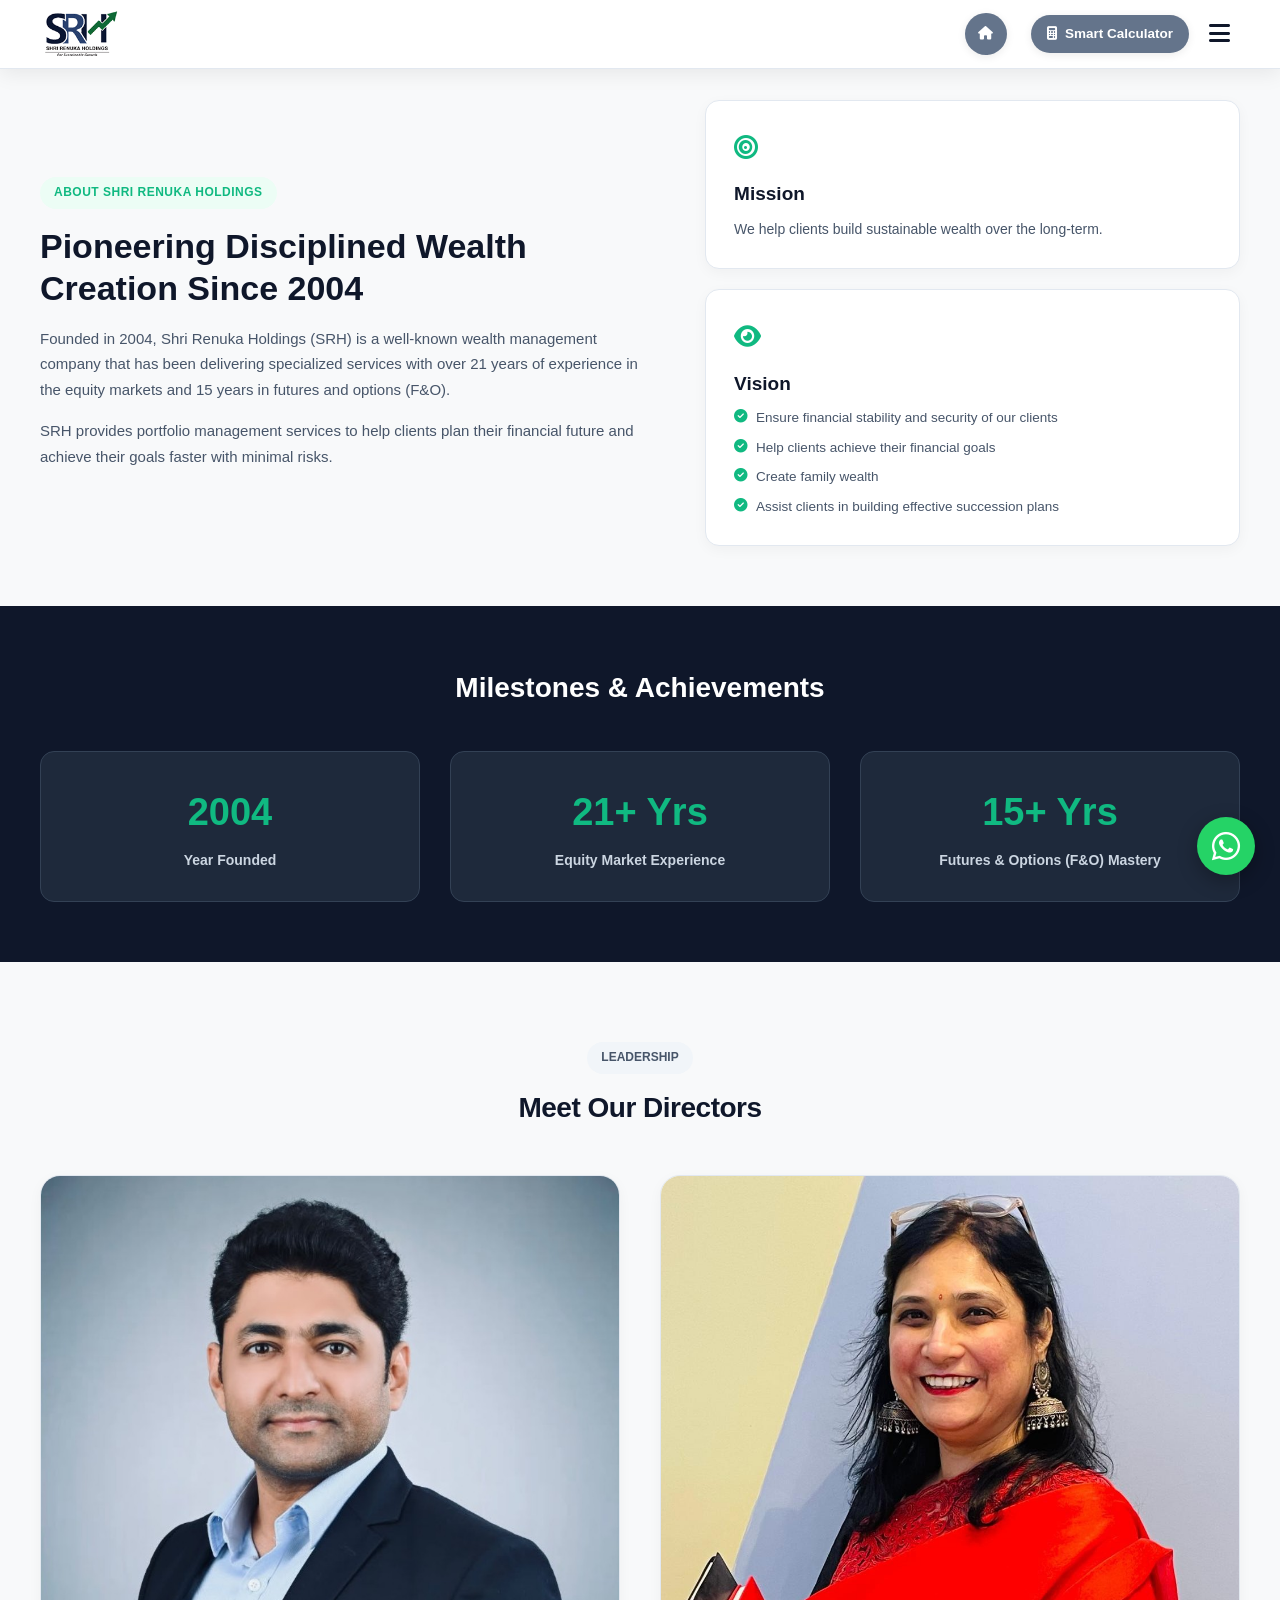
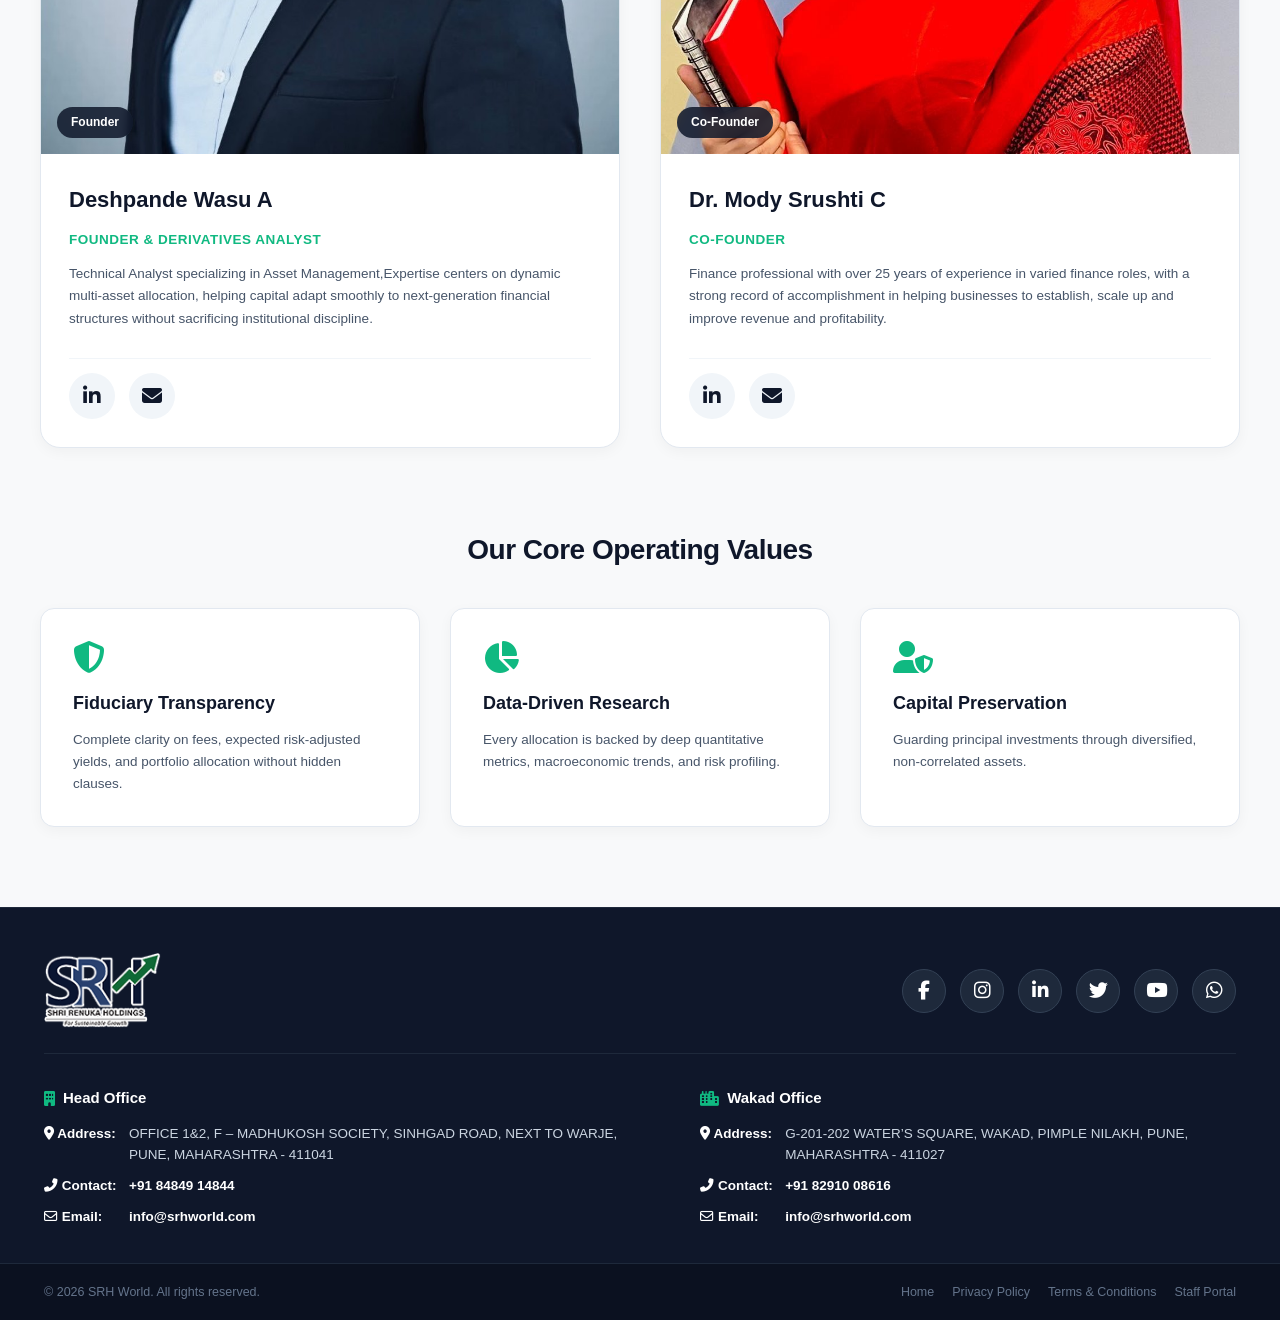
==== about.html @ cec5775c "New Industries added New Industries added" ====
<!DOCTYPE html>
<html lang="en">
<head>
    <meta charset="UTF-8">
    <meta name="viewport" content="width=device-width, initial-scale=1.0">
    <title>About Us | Shri Renuka Holdings (SRH World)</title>

    <link rel="icon" type="image/png" href="./fevicon.png?v=2">
    <link rel="shortcut icon" type="image/png" href="./fevicon.png?v=2">
    <link rel="apple-touch-icon" href="./fevicon.png?v=2">

    <link rel="stylesheet" href="https://cdnjs.cloudflare.com/ajax/libs/font-awesome/6.4.0/css/all.min.css">
    <link rel="stylesheet" href="about.css">
</head>
<body>

    <!-- Main Navigation Header -->
    <div class="header-sticky-wrapper header-visible">
        <header class="main-header">
            <div class="header-container">
                <div class="logo-area">
                    <a href="./index.html"><img src="Logo_SRH_World.png" alt="SRH World Logo" class="client-logo"></a>
                </div>
                <div class="header-right-actions">
                    <!-- Circular Home Button -->
                    <a href="./index.html" class="header-calc-pill" aria-label="Home" title="Back to Home Page" style="width: 42px; height: 42px; padding: 0; display: inline-flex; align-items: center; justify-content: center; border-radius: 50%; margin-right: 10px;">
                        <i class="fas fa-home" style="margin: 0;"></i>
                    </a>
                    <a href="./sip-calculator.html" class="header-calc-pill" aria-label="Smart Calculator" title="Smart Financial Calculator">
                        <i class="fas fa-calculator"></i><span class="calc-btn-text">Smart Calculator</span>
                    </a>
                    <button class="mobile-nav-toggle" id="menu-toggle-btn" aria-label="Toggle Menu"><i class="fas fa-bars"></i></button>
                </div>
                <nav class="nav-bar" id="header-navigation-menu">
                    <ul class="nav-list">
                        <li class="nav-item"><a href="./index.html" class="nav-link">Home</a></li>
                        <li class="nav-item"><a href="./about.html" class="nav-link active">About Us</a></li>
                        <li class="nav-item has-horizontal-dropdown">
                            <a href="./products.html" class="nav-link">Products <i class="fas fa-chevron-down mobile-arrow"></i></a>
                            <ul class="horizontal-dropdown">
                                <li><a href="./products.html#equity"><i class="fas fa-chart-line dropdown-icon"></i> Equity</a></li>
                                <li><a href="./products.html#mutual-funds"><i class="fas fa-pie-chart dropdown-icon"></i> Mutual Funds</a></li>
                                <li><a href="./products.html#aif"><i class="fas fa-layer-group dropdown-icon"></i> Alternative Investment Funds (AIFs)</a></li>
                                <li><a href="./products.html#bonds"><i class="fas fa-file-invoice-dollar dropdown-icon"></i> Bonds</a></li>
                                <li><a href="./products.html#ncd"><i class="fas fa-certificate dropdown-icon"></i> Non-Convertible Debentures (NCD)</a></li>
                                <li><a href="./products.html#unlisted"><i class="fas fa-building-columns dropdown-icon"></i> Unlisted Stocks</a></li>
                                <li><a href="./products.html#block-deals"><i class="fas fa-handshake dropdown-icon"></i> Block Deals</a></li>
                                <li><a href="./products.html#insurance"><i class="fas fa-shield-halved dropdown-icon"></i> Insurance</a></li>
                                <li><a href="./products.html#fixed-income"><i class="fas fa-vault dropdown-icon"></i> Fixed Income Securities</a></li>
                                <li><a href="./products.html#ofs"><i class="fas fa-tag dropdown-icon"></i> Offer for Sale (OFS)</a></li>
                                <li><a href="./products.html#nfo"><i class="fas fa-seedling dropdown-icon"></i> New Fund Offering (NFO)</a></li>
                                <li><a href="./products.html#ipo"><i class="fas fa-rocket dropdown-icon"></i> Initial Public Offering (IPO)</a></li>
                            </ul>
                        </li>
                        <li class="nav-item has-horizontal-dropdown">
                            <a href="./services.html" class="nav-link">Services <i class="fas fa-chevron-down mobile-arrow"></i></a>
                            <ul class="horizontal-dropdown">
                                <li><a href="./services.html#pms"><i class="fas fa-briefcase dropdown-icon"></i> Customised Portfolio Management</a></li>
                                <li><a href="./services.html#technical"><i class="fas fa-bolt dropdown-icon"></i> Technical Stock Analysis</a></li>
                                <li><a href="./services.html#fundamental"><i class="fas fa-magnifying-glass-chart dropdown-icon"></i> Fundamental Stock Analysis</a></li>
                                <li><a href="./services.html#derivative"><i class="fas fa-arrow-trend-up dropdown-icon"></i> Derivative Analysis</a></li>
                                <li><a href="./contact.html"><i class="fas fa-handshake dropdown-icon"></i> Block Deal</a></li>
                            </ul>
                        </li>
                        <li class="nav-item has-horizontal-dropdown">
                            <a href="./sme.html" class="nav-link">Other Business <i class="fas fa-chevron-down mobile-arrow"></i></a>
                            <ul class="horizontal-dropdown">
                                <li><a href="./sme.html#loans"><i class="fas fa-landmark dropdown-icon"></i> Loans & Credit Procurement</a></li>
                                <li><a href="./sme.html#msme"><i class="fas fa-industry dropdown-icon"></i> MSME & SME Loans</a></li>
                                <li><a href="./sme.html#reengineering"><i class="fas fa-gears dropdown-icon"></i> Business & Financial Engineering</a></li>
                                <li><a href="./sme.html#real-estate"><i class="fas fa-city dropdown-icon"></i> Real Estate Advisory</a></li>
                                <li><a href="./exim.html"><i class="fas fa-ship dropdown-icon"></i> EXIM</a></li>
                                <!-- New Industries Link -->
<li><a href="./industries.html"><i class="fas fa-city dropdown-icon"></i> Industries</a></li>
                            </ul>
                        </li>
                        <li class="nav-item has-horizontal-dropdown">
                            <a href="#" class="nav-link">Knowledge Centre <i class="fas fa-chevron-down mobile-arrow"></i></a>
                            <ul class="horizontal-dropdown">
                                <li><a href="./blogs.html"><i class="fas fa-book-open dropdown-icon"></i> Blogs</a></li>
                                <li><a href="./media.html"><i class="fas fa-photo-film dropdown-icon"></i> Media</a></li>
                                <li><a href="./manage.html"><i class="fas fa-tasks dropdown-icon"></i> Manage</a></li>
                            </ul>
                        </li>
                        <li class="nav-item"><a href="./contact.html" class="nav-link">Contact Us</a></li>
                    </ul>
                </nav>
            </div>
        </header>
    </div>

    <!-- Company Overview, Mission & Vision -->
    <section class="about-overview-section">
        <div class="about-overview-container">
            <div class="about-text-block">
                <span class="about-tagline">About Shri Renuka Holdings</span>
                <h2>Pioneering Disciplined Wealth Creation Since 2004</h2>
                <p>Founded in 2004, Shri Renuka Holdings (SRH) is a well-known wealth management company that has been delivering specialized services with over 21 years of experience in the equity markets and 15 years in futures and options (F&O).</p>
                <p>SRH provides portfolio management services to help clients plan their financial future and achieve their goals faster with minimal risks.</p>
            </div>
            <div class="about-mission-cards">
                <div class="mission-card">
                    <div class="mission-icon"><i class="fas fa-bullseye"></i></div>
                    <h3>Mission</h3>
                    <p>We help clients build sustainable wealth over the long-term.</p>
                </div>
                <div class="mission-card">
                    <div class="mission-icon"><i class="fas fa-eye"></i></div>
                    <h3>Vision</h3>
                    <ul style="list-style: none; display: flex; flex-direction: column; gap: 8px; margin-top: 8px;">
                        <li style="font-size: 13.5px; color: var(--text-muted); display: flex; align-items: flex-start; gap: 8px;"><i class="fas fa-check-circle" style="color: var(--accent-green); margin-top: 3px;"></i> <span>Ensure financial stability and security of our clients</span></li>
                        <li style="font-size: 13.5px; color: var(--text-muted); display: flex; align-items: flex-start; gap: 8px;"><i class="fas fa-check-circle" style="color: var(--accent-green); margin-top: 3px;"></i> <span>Help clients achieve their financial goals</span></li>
                        <li style="font-size: 13.5px; color: var(--text-muted); display: flex; align-items: flex-start; gap: 8px;"><i class="fas fa-check-circle" style="color: var(--accent-green); margin-top: 3px;"></i> <span>Create family wealth</span></li>
                        <li style="font-size: 13.5px; color: var(--text-muted); display: flex; align-items: flex-start; gap: 8px;"><i class="fas fa-check-circle" style="color: var(--accent-green); margin-top: 3px;"></i> <span>Assist clients in building effective succession plans</span></li>
                    </ul>
                </div>
            </div>
        </div>
    </section>

    <!-- Milestones -->
    <section class="about-stats-section">
        <div class="about-stats-container">
            <h2 class="stats-heading">Milestones & Achievements</h2>
            <div class="about-stats-grid stats-grid-three">
                <div class="about-stat-item">
                    <div class="stat-number-lg">2004</div>
                    <div class="stat-label-lg">Year Founded</div>
                </div>
                <div class="about-stat-item">
                    <div class="stat-number-lg">21+ Yrs</div>
                    <div class="stat-label-lg">Equity Market Experience</div>
                </div>
                <div class="about-stat-item">
                    <div class="stat-number-lg">15+ Yrs</div>
                    <div class="stat-label-lg">Futures & Options (F&O) Mastery</div>
                </div>
            </div>
        </div>
    </section>

    <!-- Leadership & Directors Section -->
    <section class="leadership-section">
        <div class="leadership-header">
            <span class="hero-category-label">Leadership</span>
            <h2 class="section-heading-title">Meet Our Directors</h2>
        </div>

        <div class="founders-grid">
            <!-- Director 1: Deshpande Wasu A -->
            <div class="founder-profile-card">
                <div class="founder-image-wrapper">
                    <img src="wasu.jpeg" alt="Deshpande Wasu A" class="founder-photo">
                    <span class="founder-badge">Founder</span>
                </div>
                <div class="founder-info-body">
                    <h3 class="founder-name">Deshpande Wasu A</h3>
                    <div class="founder-role">Founder &amp; Derivatives Analyst</div>
                    <p class="founder-bio">
                        Technical Analyst specializing in Asset Management,Expertise centers on dynamic multi-asset allocation, helping capital adapt smoothly to next-generation financial structures without sacrificing institutional discipline.
                    </p>
                    <div class="founder-social-links">
                        <a href="https://www.linkedin.com/in/deshpande-wasu-a-b9233689?utm_source=share_via&utm_content=profile&utm_medium=member_ios" target="_blank" rel="noopener noreferrer" aria-label="LinkedIn Profile" title="LinkedIn Profile">
                            <i class="fab fa-linkedin-in"></i>
                        </a>
                        <a href="mailto:deshpande@srhworld.com" aria-label="Send Email" title="Send Email">
                            <i class="fas fa-envelope"></i>
                        </a>
                    </div>
                </div>
            </div>

            <!-- Director 2: Mody Srushti C -->
            <div class="founder-profile-card">
                <div class="founder-image-wrapper">
                    <img src="shrushti_modi.jpeg" alt="Mody Srushti C" class="founder-photo">
                    <span class="founder-badge">Co-Founder</span>
                </div>
                <div class="founder-info-body">
                    <h3 class="founder-name">Dr. Mody Srushti C</h3>
                    <div class="founder-role">Co-Founder</div>
                    <p class="founder-bio">
                        Finance professional with over 25 years of experience in varied finance roles, with a strong record of accomplishment in helping businesses to establish, scale up and improve revenue and profitability.
                    </p>
                    <div class="founder-social-links">
                        <a href="https://www.linkedin.com/in/dr-srushti-mody-446b9a8?utm_source=share_via&utm_content=profile&utm_medium=member_ios" target="_blank" rel="noopener noreferrer" aria-label="LinkedIn Profile" title="LinkedIn Profile">
                            <i class="fab fa-linkedin-in"></i>
                        </a>
                        <a href="mailto:mody@shrworld.com" aria-label="Send Email" title="Send Email">
                            <i class="fas fa-envelope"></i>
                        </a>
                    </div>
                </div>
            </div>
        </div>
    </section>

    <!-- Core Operating Values -->
    <section class="core-values-section">
        <div class="core-values-container">
            <h2 class="section-heading-title" style="text-align: center; margin-bottom: 35px;">Our Core Operating Values</h2>
            <div class="values-grid">
                <div class="value-box">
                    <i class="fas fa-shield-halved value-icon"></i>
                    <h4>Fiduciary Transparency</h4>
                    <p>Complete clarity on fees, expected risk-adjusted yields, and portfolio allocation without hidden clauses.</p>
                </div>
                <div class="value-box">
                    <i class="fas fa-chart-pie value-icon"></i>
                    <h4>Data-Driven Research</h4>
                    <p>Every allocation is backed by deep quantitative metrics, macroeconomic trends, and risk profiling.</p>
                </div>
                <div class="value-box">
                    <i class="fas fa-user-shield value-icon"></i>
                    <h4>Capital Preservation</h4>
                    <p>Guarding principal investments through diversified, non-correlated assets.</p>
                </div>
            </div>
        </div>
    </section>

    <!-- Standardized Site Footer -->
    <footer class="site-footer-compact" id="site-footer">
        <div class="footer-custom-container">
            <div class="footer-top-row">
                <div class="footer-brand-wrap">
                    <img src="footer_logo.png" alt="SRH World" class="footer-main-logo" onerror="this.src='Logo_SRH_World.png'">
                </div>
                <div class="footer-social-icons">
                    <a href="https://www.facebook.com/checkpoint/1501092823525282/?next=https%3A%2F%2Fwww.facebook.com%2Fprofile.php%3Fid%3D100094474942979" target="_blank" rel="noopener noreferrer" aria-label="Facebook" class="social-icon social-fb"><i class="fab fa-facebook-f"></i></a>
                    <a href="https://www.instagram.com/srh.world" target="_blank" rel="noopener noreferrer" aria-label="Instagram" class="social-icon social-insta"><i class="fab fa-instagram"></i></a>
                    <a href="https://www.linkedin.com/company/srh-world/" target="_blank" rel="noopener noreferrer" aria-label="LinkedIn" class="social-icon social-li"><i class="fab fa-linkedin-in"></i></a>
                    <a href="https://twitter.com/srhworldpune" target="_blank" rel="noopener noreferrer" aria-label="Twitter" class="social-icon social-twitter"><i class="fab fa-twitter"></i></a>
                    <a href="https://youtube.com" target="_blank" rel="noopener noreferrer" aria-label="YouTube" class="social-icon social-yt"><i class="fab fa-youtube"></i></a>
                    <a href="https://wa.me/918484914844" target="_blank" rel="noopener noreferrer" aria-label="WhatsApp" class="social-icon social-wa"><i class="fab fa-whatsapp"></i></a>
                </div>
            </div>

            <div class="footer-offices-grid">
                <div class="footer-office-col">
                    <h4 class="footer-office-heading"><i class="fas fa-building"></i> Head Office</h4>
                    <div class="footer-info-item">
                        <span class="footer-label"><i class="fas fa-location-dot"></i> <strong>Address:</strong></span>
                        <p>OFFICE 1&2, F – MADHUKOSH SOCIETY, SINHGAD ROAD, NEXT TO WARJE, PUNE, MAHARASHTRA - 411041</p>
                    </div>
                    <div class="footer-info-item">
                        <span class="footer-label"><i class="fas fa-phone-alt"></i> <strong>Contact:</strong></span>
                        <p><a href="tel:8484914844">+91 84849 14844</a></p>
                    </div>
                    <div class="footer-info-item">
                        <span class="footer-label"><i class="far fa-envelope"></i> <strong>Email:</strong></span>
                        <p><a href="mailto:info@srhworld.com">info@srhworld.com</a></p>
                    </div>
                </div>

                <div class="footer-office-col">
                    <h4 class="footer-office-heading"><i class="fas fa-city"></i> Wakad Office</h4>
                    <div class="footer-info-item">
                        <span class="footer-label"><i class="fas fa-location-dot"></i> <strong>Address:</strong></span>
                        <p>G-201-202 WATER’S SQUARE, WAKAD, PIMPLE NILAKH, PUNE, MAHARASHTRA - 411027</p>
                    </div>
                    <div class="footer-info-item">
                        <span class="footer-label"><i class="fas fa-phone-alt"></i> <strong>Contact:</strong></span>
                        <p><a href="tel:8291008616">+91 82910 08616</a></p>
                    </div>
                    <div class="footer-info-item">
                        <span class="footer-label"><i class="far fa-envelope"></i> <strong>Email:</strong></span>
                        <p><a href="mailto:info@srhworld.com">info@srhworld.com</a></p>
                    </div>
                </div>
            </div>
        </div>

        <div class="footer-bottom-bar">
            <div class="footer-bottom-container">
                <p class="copyright-text">© 2026 SRH World. All rights reserved.</p>
                <div class="footer-legal-links">
                    <a href="./index.html">Home</a>
                    <a href="#">Privacy Policy</a>
                    <a href="#">Terms & Conditions</a>
                    <a href="./manage.html">Staff Portal</a>
                </div>
            </div>
        </div>
    </footer>

    <!-- Floating WhatsApp Button -->
    <a href="https://wa.me/918484914844" class="whatsapp-float" id="whatsapp-btn" target="_blank" rel="noopener noreferrer" aria-label="Chat on WhatsApp">
        <i class="fab fa-whatsapp"></i>
    </a>

    <script>
        const footerElement = document.getElementById('site-footer');
        const floatingWhatsApp = document.getElementById('whatsapp-btn');
        function checkFooterVisibility() {
            if (!footerElement || !floatingWhatsApp) return;
            if (footerElement.getBoundingClientRect().top <= (window.innerHeight - 30)) {
                floatingWhatsApp.classList.add('hide-floating-btn');
            } else {
                floatingWhatsApp.classList.remove('hide-floating-btn');
            }
        }
        window.addEventListener('scroll', checkFooterVisibility, { passive: true });
        window.addEventListener('resize', checkFooterVisibility, { passive: true });
        window.addEventListener('DOMContentLoaded', checkFooterVisibility);

        const menuToggleBtn = document.getElementById('menu-toggle-btn');
        const headerNavigationMenu = document.getElementById('header-navigation-menu');
        if (menuToggleBtn && headerNavigationMenu) {
            menuToggleBtn.addEventListener('click', (e) => {
                e.stopPropagation();
                headerNavigationMenu.classList.toggle('mobile-open');
                menuToggleBtn.querySelector('i').className = headerNavigationMenu.classList.contains('mobile-open') ? 'fas fa-times' : 'fas fa-bars';
            });
            document.querySelectorAll('.has-horizontal-dropdown > a').forEach(anchor => {
                anchor.addEventListener('click', (e) => {
                    e.preventDefault();
                    e.stopPropagation();
                    const currentDropdown = anchor.nextElementSibling;
                    const arrow = anchor.querySelector('.mobile-arrow');
                    if (currentDropdown) {
                        const isAlreadyOpen = currentDropdown.classList.contains('submenu-visible');
                        document.querySelectorAll('.horizontal-dropdown').forEach(dd => dd.classList.remove('submenu-visible'));
                        document.querySelectorAll('.mobile-arrow').forEach(arr => arr.classList.remove('rotate-arrow'));
                        if (!isAlreadyOpen) {
                            currentDropdown.classList.add('submenu-visible');
                            if (arrow) arrow.classList.add('rotate-arrow');
                        }
                    }
                });
            });
            document.querySelectorAll('#header-navigation-menu a:not(.has-horizontal-dropdown > a)').forEach(link => {
                link.addEventListener('click', () => {
                    headerNavigationMenu.classList.remove('mobile-open');
                    menuToggleBtn.querySelector('i').className = 'fas fa-bars';
                });
            });
            document.addEventListener('click', (e) => {
                if (!headerNavigationMenu.contains(e.target) && !menuToggleBtn.contains(e.target)) {
                    headerNavigationMenu.classList.remove('mobile-open');
                    menuToggleBtn.querySelector('i').className = 'fas fa-bars';
                }
            });
        }
    </script>
</body>
</html>
---- about.css ----
/* ==========================================================================
   SRH WORLD — ABOUT US STYLESHEET (about.css)
   ========================================================================== */

/* --- 1. CSS VARIABLES & RESET --- */
:root {
    --primary-dark: #0f172a;
    --primary-navy: #1e293b;
    --accent-green: #10b981;
    --accent-green-hover: #059669;
    --accent-blue: #2563eb;
    --accent-blue-hover: #1d4ed8;
    --bg-light: #f8f9fa;
    --card-bg: #ffffff;
    --text-main: #0f172a;
    --text-muted: #475569;
    --text-sub: #64748b;
    --border-color: #e2e8f0;
    --border-subtle: #cbd5e1;
    --shadow-sm: 0 4px 14px rgba(0, 0, 0, 0.04);
    --shadow-md: 0 10px 25px rgba(0, 0, 0, 0.06);
    --radius-sm: 8px;
    --radius-md: 14px;
    --radius-lg: 20px;
}

*, *::before, *::after { 
    margin: 0; 
    padding: 0; 
    box-sizing: border-box; 
}

html { 
    scroll-behavior: smooth; 
}

body { 
    font-family: 'Segoe UI', -apple-system, BlinkMacSystemFont, Roboto, sans-serif; 
    background-color: var(--bg-light); 
    color: var(--text-main); 
    line-height: 1.6; 
    overflow-x: hidden; 
    -webkit-font-smoothing: antialiased; 
}

img, video { 
    max-width: 100%; 
    height: auto; 
    display: block; 
}

a { 
    color: inherit; 
    text-decoration: none; 
}

/* --- 2. GLOBAL HEADER & NAVIGATION --- */
.header-sticky-wrapper { 
    position: fixed; 
    top: 0; 
    left: 0; 
    width: 100%; 
    z-index: 2000; 
    transform: translateY(-100%); 
    transition: transform 0.4s cubic-bezier(0.16, 1, 0.3, 1), box-shadow 0.3s ease; 
    box-shadow: 0 4px 20px rgba(0, 0, 0, 0.08); 
}

.header-sticky-wrapper.header-visible { 
    transform: translateY(0); 
}

.main-header { 
    background-color: #ffffff; 
    border-bottom: 1px solid var(--border-color); 
    width: 100%; 
}

.header-container { 
    max-width: 1240px; 
    margin: 0 auto; 
    padding: 10px 24px; 
    display: flex; 
    justify-content: space-between; 
    align-items: center; 
    position: relative; 
}

.logo-area .client-logo { 
    height: 48px; 
    width: auto; 
    object-fit: contain; 
    display: block; 
}

.header-right-actions { 
    display: flex; 
    align-items: center; 
    gap: 14px; 
    z-index: 1050; 
}

.header-calc-pill { 
    background-color: #64748b; 
    color: #ffffff !important; 
    padding: 8px 16px; 
    border-radius: 25px; 
    font-size: 13.5px; 
    font-weight: 700; 
    display: inline-flex; 
    align-items: center; 
    gap: 8px; 
    box-shadow: 0 2px 8px rgba(0, 0, 0, 0.08); 
    transition: background-color 0.25s ease, transform 0.25s ease, box-shadow 0.25s ease; 
}

.header-calc-pill:hover { 
    background-color: var(--accent-green) !important; 
    transform: translateY(-2px) scale(1.06); 
    box-shadow: 0 6px 16px rgba(16, 185, 129, 0.4); 
}

.mobile-nav-toggle { 
    display: block; 
    background: none; 
    border: none; 
    color: var(--primary-dark); 
    font-size: 24px; 
    cursor: pointer; 
    padding: 6px; 
}

.nav-bar { 
    position: absolute; 
    top: 100%; 
    left: 0; 
    width: 100%; 
    background-color: #ffffff; 
    border-top: 1px solid var(--border-color); 
    box-shadow: 0 18px 35px rgba(0, 0, 0, 0.09); 
    max-height: 0; 
    overflow: hidden; 
    transition: max-height 0.35s ease; 
}

.nav-bar.mobile-open { 
    max-height: 85vh; 
    overflow-y: auto; 
}

.nav-list { 
    list-style: none; 
    display: flex; 
    flex-direction: column; 
    padding: 8px 0; 
}

.nav-item { 
    border-bottom: 1px solid #f1f5f9; 
}

.nav-item:last-child { 
    border-bottom: none; 
}

.nav-link { 
    color: var(--primary-dark); 
    font-weight: 700; 
    font-size: 15px; 
    display: flex; 
    align-items: center; 
    justify-content: space-between; 
    padding: 14px 28px; 
    transition: 0.2s ease; 
}

.nav-link:hover, .nav-link.active { 
    background-color: #f8fafc; 
    color: var(--accent-green); 
}

.mobile-arrow { 
    margin-left: 8px; 
    font-size: 12px; 
    transition: transform 0.25s ease; 
}

.rotate-arrow { 
    transform: rotate(180deg); 
}

.horizontal-dropdown { 
    list-style: none; 
    background-color: #f8fafc; 
    max-height: 0; 
    overflow: hidden; 
    display: flex; 
    flex-direction: column; 
    transition: max-height 0.3s ease-out; 
}

.horizontal-dropdown.submenu-visible { 
    max-height: 800px; 
    border-top: 1px solid var(--border-color); 
}

.horizontal-dropdown li a { 
    display: flex; 
    align-items: center; 
    gap: 12px; 
    padding: 12px 40px; 
    color: var(--text-muted); 
    font-size: 13.5px; 
    font-weight: 600; 
    transition: 0.2s ease; 
}

.horizontal-dropdown li a:hover { 
    background-color: #edf2f7; 
    color: var(--primary-dark); 
}

.dropdown-icon { 
    font-size: 15px; 
    color: var(--accent-green); 
    width: 18px; 
    text-align: center; 
}

/* --- 3. ABOUT US PAGE LAYOUTS --- */
.about-overview-section { 
    max-width: 1240px; 
    margin: 100px auto 60px auto; 
    padding: 0 20px; 
}

.about-overview-container { 
    display: grid; 
    grid-template-columns: 1.15fr 1fr; 
    gap: 50px; 
    align-items: center; 
}

.about-text-block { 
    display: flex; 
    flex-direction: column; 
    gap: 16px; 
}

.about-tagline { 
    display: inline-flex; 
    align-items: center; 
    background-color: #ecfdf5; 
    color: var(--accent-green); 
    font-size: 12px; 
    font-weight: 800; 
    padding: 6px 14px; 
    border-radius: 20px; 
    width: fit-content; 
    text-transform: uppercase; 
    letter-spacing: 0.5px; 
}

.about-text-block h2 { 
    font-size: 34px; 
    font-weight: 800; 
    color: var(--primary-dark); 
    line-height: 1.25; 
}

.about-text-block p { 
    font-size: 15px; 
    color: var(--text-muted); 
    line-height: 1.7; 
}

.about-mission-cards { 
    display: flex; 
    flex-direction: column; 
    gap: 20px; 
}

.mission-card { 
    background-color: var(--card-bg); 
    border: 1px solid var(--border-color); 
    border-radius: var(--radius-md); 
    padding: 28px; 
    box-shadow: var(--shadow-sm); 
}

.mission-icon { 
    font-size: 24px; 
    color: var(--accent-green); 
    margin-bottom: 12px; 
}

.mission-card h3 { 
    font-size: 19px; 
    font-weight: 800; 
    color: var(--primary-dark); 
    margin-bottom: 8px; 
}

.mission-card p { 
    font-size: 14px; 
    color: var(--text-muted); 
    line-height: 1.6; 
}

/* Milestones & Statistics */
.about-stats-section { 
    background-color: var(--primary-dark); 
    color: #ffffff; 
    padding: 60px 0; 
    margin: 60px 0; 
}

.about-stats-container { 
    max-width: 1240px; 
    margin: 0 auto; 
    padding: 0 20px; 
}

.stats-heading { 
    text-align: center; 
    font-size: 28px; 
    font-weight: 800; 
    margin-bottom: 40px; 
    color: #ffffff; 
}

.about-stats-grid { 
    display: grid; 
    gap: 30px; 
    grid-template-columns: repeat(3, 1fr); 
}

.about-stat-item { 
    background-color: #1e293b; 
    border: 1px solid #334155; 
    border-radius: var(--radius-md); 
    padding: 30px; 
    text-align: center; 
}

.stat-number-lg { 
    font-size: 38px; 
    font-weight: 800; 
    color: var(--accent-green); 
    margin-bottom: 6px; 
}

.stat-label-lg { 
    font-size: 14px; 
    color: #cbd5e1; 
    font-weight: 600; 
}

/* ==========================================================
   LEADERSHIP SECTION (SQUARE PORTRAITS & BALANCED CARD)
   ========================================================== */
.leadership-section { 
    max-width: 1240px; 
    margin: 80px auto; 
    padding: 0 20px; 
}

.leadership-header { 
    text-align: center; 
    max-width: 700px; 
    margin: 0 auto 45px auto; 
}

.hero-category-label { 
    display: inline-flex; 
    align-items: center; 
    background-color: #f1f5f9; 
    color: var(--text-muted); 
    font-size: 12px; 
    font-weight: 800; 
    padding: 6px 14px; 
    border-radius: 20px; 
    margin-bottom: 12px; 
    text-transform: uppercase; 
}

.section-heading-title { 
    font-size: 28px; 
    color: var(--primary-dark); 
    font-weight: 800; 
    margin-bottom: 14px; 
    letter-spacing: -0.5px; 
}

.founders-grid { 
    display: grid !important; 
    grid-template-columns: repeat(2, 1fr) !important; 
    gap: 40px !important; 
    align-items: stretch !important;
}

/* Card container: full-bleed image top, flex column body */
.founder-profile-card { 
    background-color: #ffffff !important; 
    border: 1px solid var(--border-color) !important; 
    border-radius: 20px !important; 
    overflow: hidden !important; 
    box-shadow: 0 4px 14px rgba(0, 0, 0, 0.04) !important; 
    display: flex !important; 
    flex-direction: column !important; 
    padding: 0 !important;
    margin: 0 !important;
    transition: transform 0.25s ease, box-shadow 0.25s ease;
}

.founder-profile-card:hover {
    transform: translateY(-4px);
    box-shadow: var(--shadow-md) !important;
}

/* Force container to lock 1:1 square */
.founder-image-wrapper { 
    position: relative !important; 
    width: 100% !important; 
    height: auto !important; 
    aspect-ratio: 1 / 1 !important; 
    background-color: #f1f5f9 !important; 
    overflow: hidden !important;
    padding: 0 !important;
    margin: 0 !important;
}

/* Force image to fill 1:1 box with centered focal points */
.founder-photo { 
    width: 100% !important; 
    height: 100% !important; 
    aspect-ratio: 1 / 1 !important; 
    object-fit: cover !important; 
    object-position: 50% 15% !important; 
    display: block !important; 
    margin: 0 !important;
    padding: 0 !important;
}

.founder-badge { 
    position: absolute !important; 
    bottom: 16px !important; 
    left: 16px !important; 
    background-color: rgba(15, 23, 42, 0.85) !important; 
    color: #ffffff !important; 
    font-size: 12px !important; 
    font-weight: 700 !important; 
    padding: 6px 14px !important; 
    border-radius: 20px !important; 
    backdrop-filter: blur(4px) !important; 
    z-index: 2 !important;
}

.founder-info-body { 
    padding: 28px !important; 
    display: flex !important; 
    flex-direction: column !important; 
    gap: 12px !important; 
    flex-grow: 1 !important; 
    text-align: left !important;
}

.founder-name { 
    font-size: 22px !important; 
    font-weight: 800 !important; 
    color: var(--primary-dark) !important; 
}

.founder-role { 
    font-size: 13.5px !important; 
    font-weight: 700 !important; 
    color: var(--accent-green) !important; 
    text-transform: uppercase !important; 
    letter-spacing: 0.5px;
}

.founder-bio {
    font-size: 13.5px;
    color: var(--text-muted);
    line-height: 1.65;
    flex-grow: 1; /* Aligns social link row across differing text lengths */
}

/* Enhanced larger icon sizing & spacing */
.founder-social-links { 
    display: flex !important; 
    gap: 14px !important; 
    margin-top: 16px !important; 
    padding-top: 14px !important;
    border-top: 1px solid #f1f5f9 !important;
}

.founder-social-links a { 
    width: 46px !important; 
    height: 46px !important; 
    border-radius: 50% !important; 
    background-color: #f1f5f9 !important; 
    color: var(--primary-dark) !important; 
    display: inline-flex !important; 
    align-items: center !important; 
    justify-content: center !important; 
    font-size: 20px !important; 
    transition: background-color 0.2s ease, color 0.2s ease, transform 0.2s ease !important; 
}

.founder-social-links a:hover {
    transform: translateY(-2px);
}

.founder-social-links a[href*="linkedin"]:hover { 
    background-color: #0A66C2 !important; 
    color: #ffffff !important; 
}

.founder-social-links a[href^="mailto:"]:hover { 
    background-color: var(--accent-green) !important; 
    color: #ffffff !important; 
}

/* Core Values */
.core-values-section { 
    max-width: 1240px; 
    margin: 80px auto; 
    padding: 0 20px; 
}

.values-grid { 
    display: grid; 
    grid-template-columns: repeat(3, 1fr); 
    gap: 30px; 
}

.value-box { 
    background-color: var(--card-bg); 
    border: 1px solid var(--border-color); 
    border-radius: var(--radius-md); 
    padding: 32px; 
    box-shadow: var(--shadow-sm); 
    display: flex; 
    flex-direction: column; 
    gap: 12px; 
}

.value-icon { 
    font-size: 32px; 
    color: var(--accent-green); 
    margin-bottom: 4px; 
}

.value-box h4 { 
    font-size: 18px; 
    font-weight: 800; 
    color: var(--primary-dark); 
}

.value-box p { 
    font-size: 13.5px; 
    color: var(--text-muted); 
    line-height: 1.6; 
}

/* --- 4. SITE FOOTER & FLOATING ACTIONS --- */
.site-footer-compact { 
    background-color: var(--primary-dark); 
    color: #cbd5e1; 
    padding-top: 45px; 
    margin-top: 60px; 
    border-top: 1px solid var(--primary-navy); 
}

.footer-custom-container { 
    max-width: 1240px; 
    margin: 0 auto; 
    padding: 0 24px 35px 24px; 
    display: flex; 
    flex-direction: column; 
    gap: 32px; 
}

.footer-top-row { 
    display: flex; 
    align-items: center; 
    justify-content: space-between; 
    flex-wrap: wrap; 
    gap: 24px; 
    border-bottom: 1px solid #1e293b; 
    padding-bottom: 25px; 
}

.footer-brand-wrap .footer-main-logo { 
    height: 75px; 
    width: auto; 
    max-width: 320px; 
    object-fit: contain; 
}

.footer-social-icons { 
    display: flex; 
    align-items: center; 
    gap: 14px; 
}

.footer-social-icons .social-icon { 
    width: 44px; 
    height: 44px; 
    border-radius: 50%; 
    background-color: #1e293b; 
    color: #ffffff; 
    display: inline-flex; 
    align-items: center; 
    justify-content: center; 
    font-size: 19px; 
    border: 1px solid #334155; 
    transition: transform 0.2s ease; 
}

.footer-social-icons .social-icon:hover { 
    transform: translateY(-3px); 
}

.social-icon.social-fb:hover { background-color: #1877F2 !important; }
.social-icon.social-insta:hover { background-color: #d6249f !important; }
.social-icon.social-li:hover { background-color: #0A66C2 !important; }
.social-icon.social-twitter:hover { background-color: #1DA1F2 !important; }
.social-icon.social-yt:hover { background-color: #FF0000 !important; }
.social-icon.social-wa:hover { background-color: #25D366 !important; }

.footer-offices-grid { 
    display: grid; 
    grid-template-columns: 1.15fr 1fr; 
    gap: 40px; 
}

.footer-office-col { 
    display: flex; 
    flex-direction: column; 
    gap: 10px; 
}

.footer-office-heading { 
    font-size: 15px; 
    font-weight: 800; 
    color: #ffffff; 
    display: flex; 
    align-items: center; 
    gap: 8px; 
    margin-bottom: 4px; 
}

.footer-office-heading i { 
    color: var(--accent-green); 
}

.footer-info-item { 
    display: flex; 
    align-items: flex-start; 
    gap: 10px; 
    font-size: 13.5px; 
    line-height: 1.55; 
}

.footer-label { 
    color: #ffffff; 
    font-weight: 700; 
    min-width: 75px; 
}

.footer-info-item a { 
    color: #ffffff; 
    font-weight: 600; 
}

.footer-info-item a:hover { 
    color: var(--accent-green); 
    text-decoration: underline; 
}

.footer-bottom-bar { 
    border-top: 1px solid var(--primary-navy); 
    padding: 18px 0; 
    background-color: #0b1120; 
}

.footer-bottom-container { 
    max-width: 1240px; 
    margin: 0 auto; 
    padding: 0 24px; 
    display: flex; 
    justify-content: space-between; 
    align-items: center; 
    font-size: 12.5px; 
    color: #64748b; 
}

.footer-legal-links { 
    display: flex; 
    gap: 18px; 
}

.footer-legal-links a { 
    color: #64748b; 
}

.footer-legal-links a:hover { 
    color: #ffffff; 
}

/* Floating WhatsApp */
.whatsapp-float { 
    position: fixed !important; 
    bottom: 25px !important; 
    right: 25px !important; 
    background-color: #25d366 !important; 
    color: #ffffff !important; 
    width: 58px !important; 
    height: 58px !important; 
    border-radius: 50% !important; 
    display: flex !important; 
    align-items: center !important; 
    justify-content: center !important; 
    font-size: 32px !important; 
    box-shadow: 0 6px 20px rgba(0, 0, 0, 0.3) !important; 
    z-index: 99999 !important; 
    transition: opacity 0.3s ease, transform 0.3s ease; 
}

.whatsapp-float.hide-floating-btn { 
    opacity: 0 !important; 
    visibility: hidden !important; 
    pointer-events: none !important; 
}

/* --- 5. RESPONSIVE MEDIA QUERIES --- */
@media (max-width: 992px) {
    .about-overview-container,
    .about-stats-grid,
    .founders-grid,
    .values-grid,
    .footer-offices-grid {
        grid-template-columns: 1fr !important;
        gap: 30px;
    }
}

@media (max-width: 768px) {
    .about-overview-section {
        margin-top: 80px;
    }
    .about-text-block h2 {
        font-size: 26px;
    }
    .footer-bottom-container {
        flex-direction: column;
        gap: 12px;
        text-align: center;
    }
    .footer-legal-links {
        flex-wrap: wrap;
        justify-content: center;
    }
}
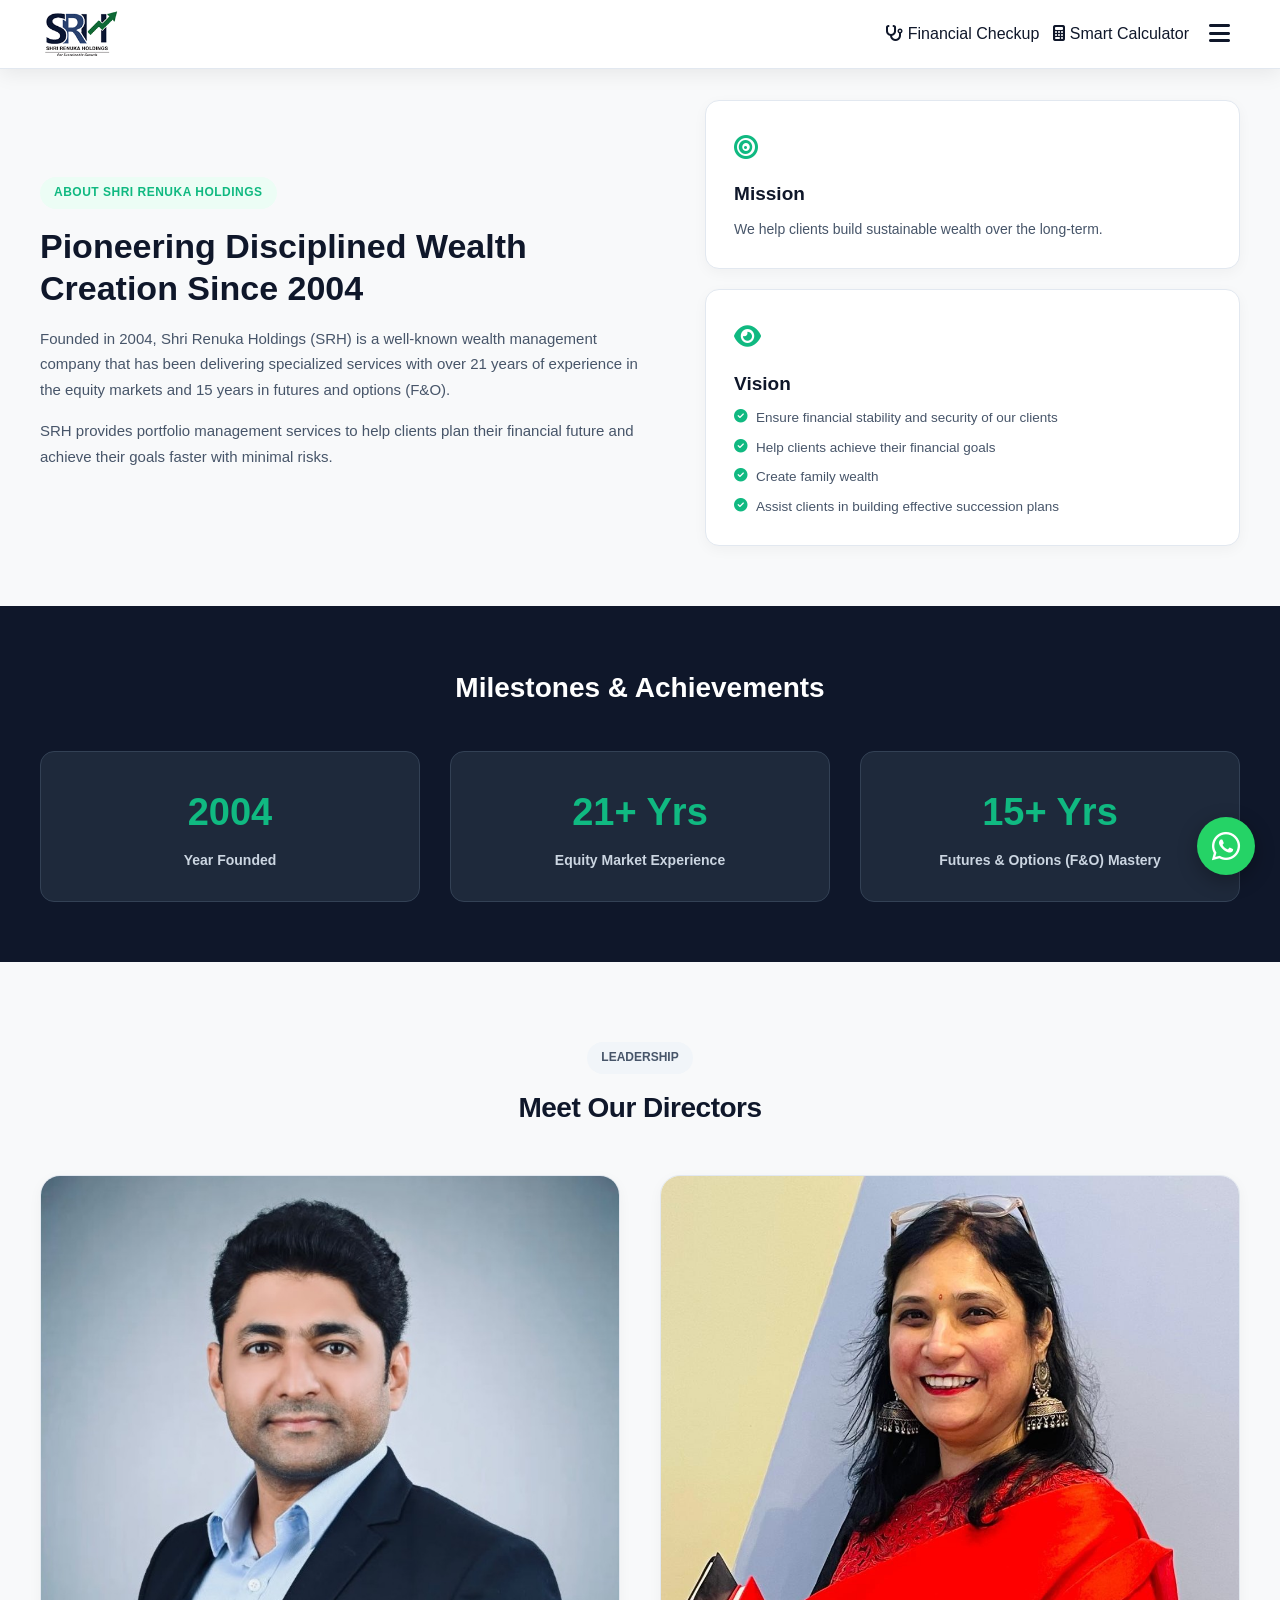
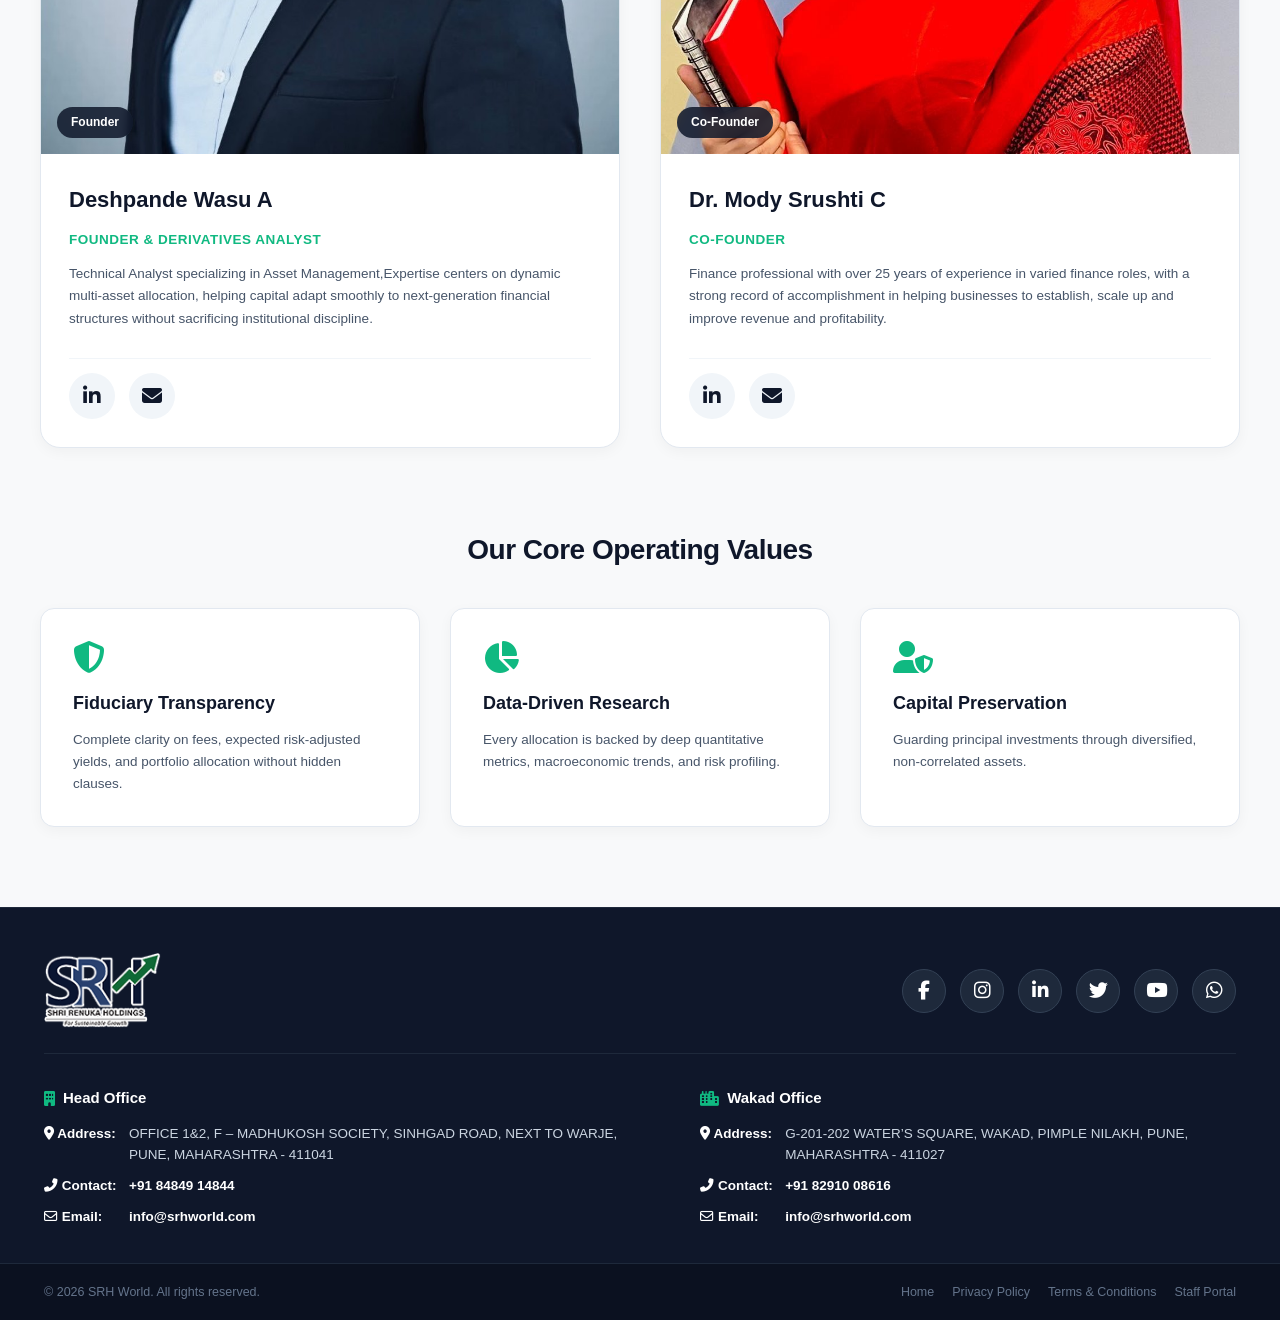
==== commit 27f8da62: "Update about.html layout chnage" ====
--- a/about.html
+++ b/about.html
@@ -14,27 +14,43 @@
 </head>
 <body>
 
-    <!-- Main Navigation Header -->
+    <!-- Main Navigation Header (Floating Rounded Pill) -->
     <div class="header-sticky-wrapper header-visible">
         <header class="main-header">
             <div class="header-container">
                 <div class="logo-area">
                     <a href="./index.html"><img src="Logo_SRH_World.png" alt="SRH World Logo" class="client-logo"></a>
                 </div>
+
                 <div class="header-right-actions">
-                    <!-- Circular Home Button -->
-                    <a href="./index.html" class="header-calc-pill" aria-label="Home" title="Back to Home Page" style="width: 42px; height: 42px; padding: 0; display: inline-flex; align-items: center; justify-content: center; border-radius: 50%; margin-right: 10px;">
-                        <i class="fas fa-home" style="margin: 0;"></i>
+                    <!-- Doji Mascot positioned to the left of the action buttons -->
+                    <div class="header-doji-mascot" id="header-doji-wrap" title="Ask Doji!">
+                        <img src="doji.png" alt="Doji Mascot" class="doji-header-img" onerror="this.style.display='none'">
+                    </div>
+
+                    <!-- Financial Checkup Button -->
+                    <a href="./financial-checkup.html" class="header-action-pill checkup-pill" aria-label="Financial Checkup" title="Financial Checkup">
+                        <i class="fas fa-stethoscope"></i>
+                        <span class="pill-btn-text">Financial Checkup</span>
                     </a>
-                    <a href="./sip-calculator.html" class="header-calc-pill" aria-label="Smart Calculator" title="Smart Financial Calculator">
-                        <i class="fas fa-calculator"></i><span class="calc-btn-text">Smart Calculator</span>
+
+                    <!-- Smart Calculator Button -->
+                    <a href="./sip-calculator.html" class="header-action-pill calc-pill" aria-label="Smart Calculator" title="Smart Financial Calculator">
+                        <i class="fas fa-calculator"></i>
+                        <span class="pill-btn-text">Smart Calculator</span>
                     </a>
-                    <button class="mobile-nav-toggle" id="menu-toggle-btn" aria-label="Toggle Menu"><i class="fas fa-bars"></i></button>
-                </div>
+
+                    <!-- Hamburger Menu Button -->
+                    <button class="mobile-nav-toggle" id="menu-toggle-btn" aria-label="Toggle Menu">
+                        <i class="fas fa-bars"></i>
+                    </button>
+                </div>
+
+                <!-- Wide Floating Navigation Drawer -->
                 <nav class="nav-bar" id="header-navigation-menu">
                     <ul class="nav-list">
                         <li class="nav-item"><a href="./index.html" class="nav-link">Home</a></li>
-                        <li class="nav-item"><a href="./about.html" class="nav-link active">About Us</a></li>
+                        <li class="nav-item"><a href="./about.html" class="nav-link">About Us</a></li>
                         <li class="nav-item has-horizontal-dropdown">
                             <a href="./products.html" class="nav-link">Products <i class="fas fa-chevron-down mobile-arrow"></i></a>
                             <ul class="horizontal-dropdown">
@@ -70,8 +86,7 @@
                                 <li><a href="./sme.html#reengineering"><i class="fas fa-gears dropdown-icon"></i> Business & Financial Engineering</a></li>
                                 <li><a href="./sme.html#real-estate"><i class="fas fa-city dropdown-icon"></i> Real Estate Advisory</a></li>
                                 <li><a href="./exim.html"><i class="fas fa-ship dropdown-icon"></i> EXIM</a></li>
-                                <!-- New Industries Link -->
-<li><a href="./industries.html"><i class="fas fa-city dropdown-icon"></i> Industries</a></li>
+                                <li><a href="./industries.html"><i class="fas fa-city dropdown-icon"></i> Industries</a></li>
                             </ul>
                         </li>
                         <li class="nav-item has-horizontal-dropdown">
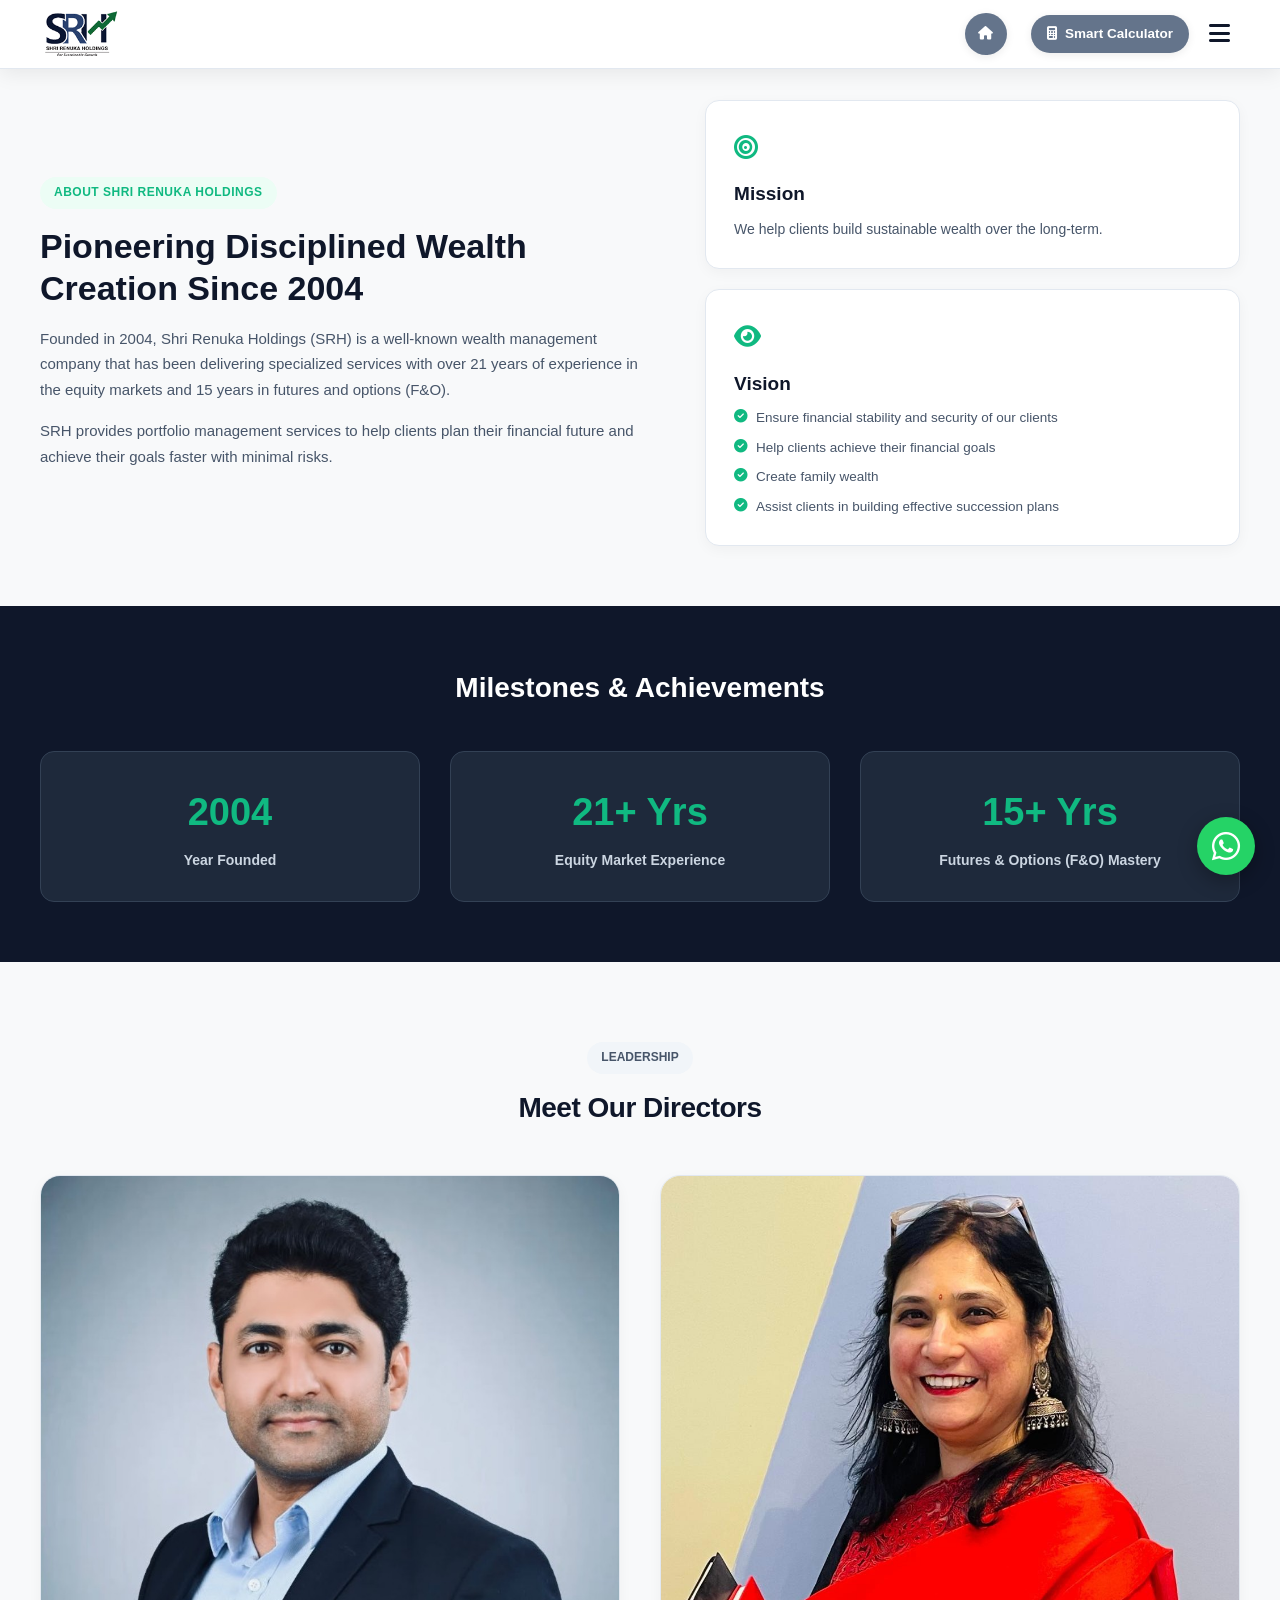
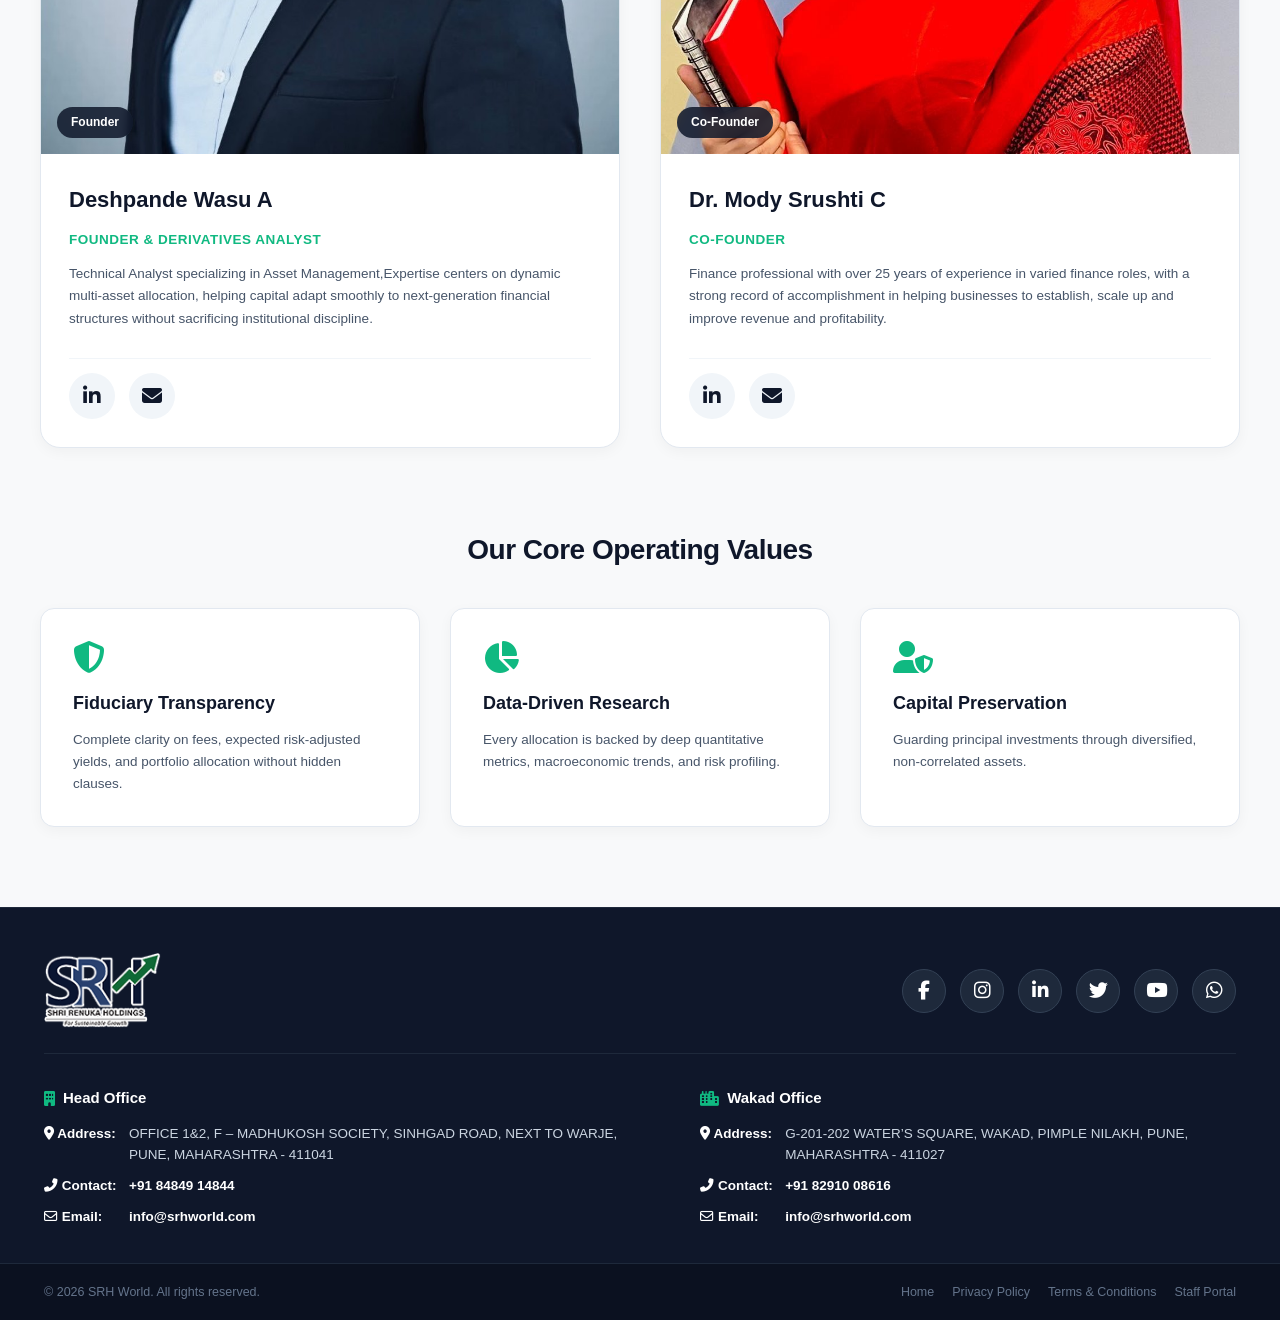
==== commit 27af65a8: "Update about.html" ====
--- a/about.html
+++ b/about.html
@@ -14,43 +14,27 @@
 </head>
 <body>
 
-    <!-- Main Navigation Header (Floating Rounded Pill) -->
+    <!-- Main Navigation Header -->
     <div class="header-sticky-wrapper header-visible">
         <header class="main-header">
             <div class="header-container">
                 <div class="logo-area">
                     <a href="./index.html"><img src="Logo_SRH_World.png" alt="SRH World Logo" class="client-logo"></a>
                 </div>
-
                 <div class="header-right-actions">
-                    <!-- Doji Mascot positioned to the left of the action buttons -->
-                    <div class="header-doji-mascot" id="header-doji-wrap" title="Ask Doji!">
-                        <img src="doji.png" alt="Doji Mascot" class="doji-header-img" onerror="this.style.display='none'">
-                    </div>
-
-                    <!-- Financial Checkup Button -->
-                    <a href="./financial-checkup.html" class="header-action-pill checkup-pill" aria-label="Financial Checkup" title="Financial Checkup">
-                        <i class="fas fa-stethoscope"></i>
-                        <span class="pill-btn-text">Financial Checkup</span>
+                    <!-- Circular Home Button -->
+                    <a href="./index.html" class="header-calc-pill" aria-label="Home" title="Back to Home Page" style="width: 42px; height: 42px; padding: 0; display: inline-flex; align-items: center; justify-content: center; border-radius: 50%; margin-right: 10px;">
+                        <i class="fas fa-home" style="margin: 0;"></i>
                     </a>
-
-                    <!-- Smart Calculator Button -->
-                    <a href="./sip-calculator.html" class="header-action-pill calc-pill" aria-label="Smart Calculator" title="Smart Financial Calculator">
-                        <i class="fas fa-calculator"></i>
-                        <span class="pill-btn-text">Smart Calculator</span>
+                    <a href="./sip-calculator.html" class="header-calc-pill" aria-label="Smart Calculator" title="Smart Financial Calculator">
+                        <i class="fas fa-calculator"></i><span class="calc-btn-text">Smart Calculator</span>
                     </a>
-
-                    <!-- Hamburger Menu Button -->
-                    <button class="mobile-nav-toggle" id="menu-toggle-btn" aria-label="Toggle Menu">
-                        <i class="fas fa-bars"></i>
-                    </button>
-                </div>
-
-                <!-- Wide Floating Navigation Drawer -->
+                    <button class="mobile-nav-toggle" id="menu-toggle-btn" aria-label="Toggle Menu"><i class="fas fa-bars"></i></button>
+                </div>
                 <nav class="nav-bar" id="header-navigation-menu">
                     <ul class="nav-list">
                         <li class="nav-item"><a href="./index.html" class="nav-link">Home</a></li>
-                        <li class="nav-item"><a href="./about.html" class="nav-link">About Us</a></li>
+                        <li class="nav-item"><a href="./about.html" class="nav-link active">About Us</a></li>
                         <li class="nav-item has-horizontal-dropdown">
                             <a href="./products.html" class="nav-link">Products <i class="fas fa-chevron-down mobile-arrow"></i></a>
                             <ul class="horizontal-dropdown">
@@ -86,7 +70,8 @@
                                 <li><a href="./sme.html#reengineering"><i class="fas fa-gears dropdown-icon"></i> Business & Financial Engineering</a></li>
                                 <li><a href="./sme.html#real-estate"><i class="fas fa-city dropdown-icon"></i> Real Estate Advisory</a></li>
                                 <li><a href="./exim.html"><i class="fas fa-ship dropdown-icon"></i> EXIM</a></li>
-                                <li><a href="./industries.html"><i class="fas fa-city dropdown-icon"></i> Industries</a></li>
+                                <!-- New Industries Link -->
+<li><a href="./industries.html"><i class="fas fa-city dropdown-icon"></i> Industries</a></li>
                             </ul>
                         </li>
                         <li class="nav-item has-horizontal-dropdown">
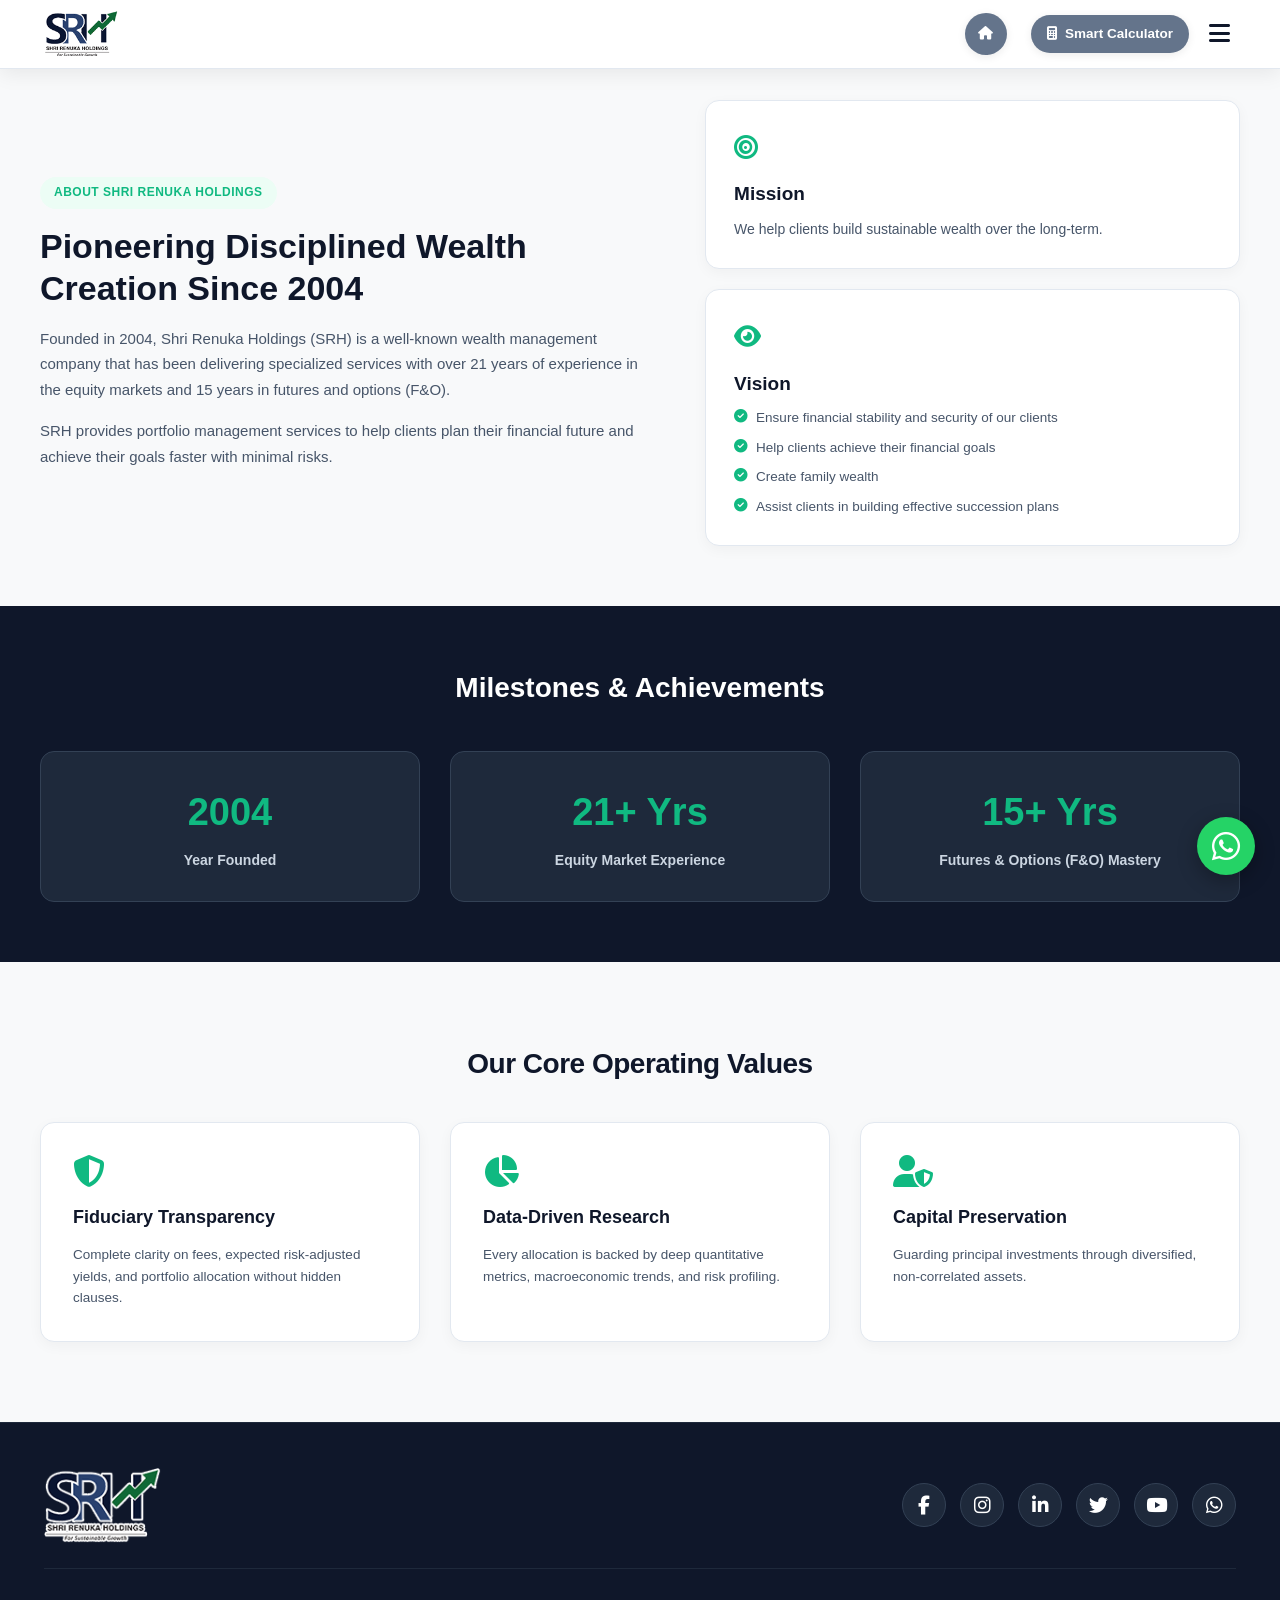
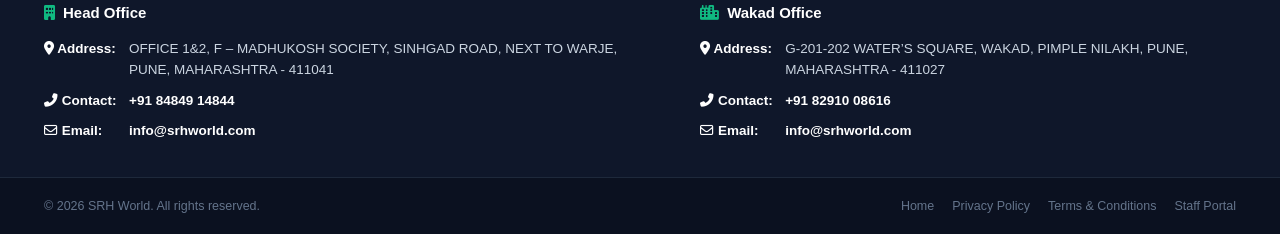
==== commit 68cf9b97: "Update about.html" ====
--- a/about.html
+++ b/about.html
@@ -52,6 +52,9 @@
                                 <li><a href="./products.html#ipo"><i class="fas fa-rocket dropdown-icon"></i> Initial Public Offering (IPO)</a></li>
                             </ul>
                         </li>
+
+                        <li class="nav-item"><a class="nav-link" href="/crypto">Crypto</a></li>
+                        
                         <li class="nav-item has-horizontal-dropdown">
                             <a href="./services.html" class="nav-link">Services <i class="fas fa-chevron-down mobile-arrow"></i></a>
                             <ul class="horizontal-dropdown">
@@ -134,62 +137,6 @@
                 <div class="about-stat-item">
                     <div class="stat-number-lg">15+ Yrs</div>
                     <div class="stat-label-lg">Futures & Options (F&O) Mastery</div>
-                </div>
-            </div>
-        </div>
-    </section>
-
-    <!-- Leadership & Directors Section -->
-    <section class="leadership-section">
-        <div class="leadership-header">
-            <span class="hero-category-label">Leadership</span>
-            <h2 class="section-heading-title">Meet Our Directors</h2>
-        </div>
-
-        <div class="founders-grid">
-            <!-- Director 1: Deshpande Wasu A -->
-            <div class="founder-profile-card">
-                <div class="founder-image-wrapper">
-                    <img src="wasu.jpeg" alt="Deshpande Wasu A" class="founder-photo">
-                    <span class="founder-badge">Founder</span>
-                </div>
-                <div class="founder-info-body">
-                    <h3 class="founder-name">Deshpande Wasu A</h3>
-                    <div class="founder-role">Founder &amp; Derivatives Analyst</div>
-                    <p class="founder-bio">
-                        Technical Analyst specializing in Asset Management,Expertise centers on dynamic multi-asset allocation, helping capital adapt smoothly to next-generation financial structures without sacrificing institutional discipline.
-                    </p>
-                    <div class="founder-social-links">
-                        <a href="https://www.linkedin.com/in/deshpande-wasu-a-b9233689?utm_source=share_via&utm_content=profile&utm_medium=member_ios" target="_blank" rel="noopener noreferrer" aria-label="LinkedIn Profile" title="LinkedIn Profile">
-                            <i class="fab fa-linkedin-in"></i>
-                        </a>
-                        <a href="mailto:deshpande@srhworld.com" aria-label="Send Email" title="Send Email">
-                            <i class="fas fa-envelope"></i>
-                        </a>
-                    </div>
-                </div>
-            </div>
-
-            <!-- Director 2: Mody Srushti C -->
-            <div class="founder-profile-card">
-                <div class="founder-image-wrapper">
-                    <img src="shrushti_modi.jpeg" alt="Mody Srushti C" class="founder-photo">
-                    <span class="founder-badge">Co-Founder</span>
-                </div>
-                <div class="founder-info-body">
-                    <h3 class="founder-name">Dr. Mody Srushti C</h3>
-                    <div class="founder-role">Co-Founder</div>
-                    <p class="founder-bio">
-                        Finance professional with over 25 years of experience in varied finance roles, with a strong record of accomplishment in helping businesses to establish, scale up and improve revenue and profitability.
-                    </p>
-                    <div class="founder-social-links">
-                        <a href="https://www.linkedin.com/in/dr-srushti-mody-446b9a8?utm_source=share_via&utm_content=profile&utm_medium=member_ios" target="_blank" rel="noopener noreferrer" aria-label="LinkedIn Profile" title="LinkedIn Profile">
-                            <i class="fab fa-linkedin-in"></i>
-                        </a>
-                        <a href="mailto:mody@shrworld.com" aria-label="Send Email" title="Send Email">
-                            <i class="fas fa-envelope"></i>
-                        </a>
-                    </div>
                 </div>
             </div>
         </div>
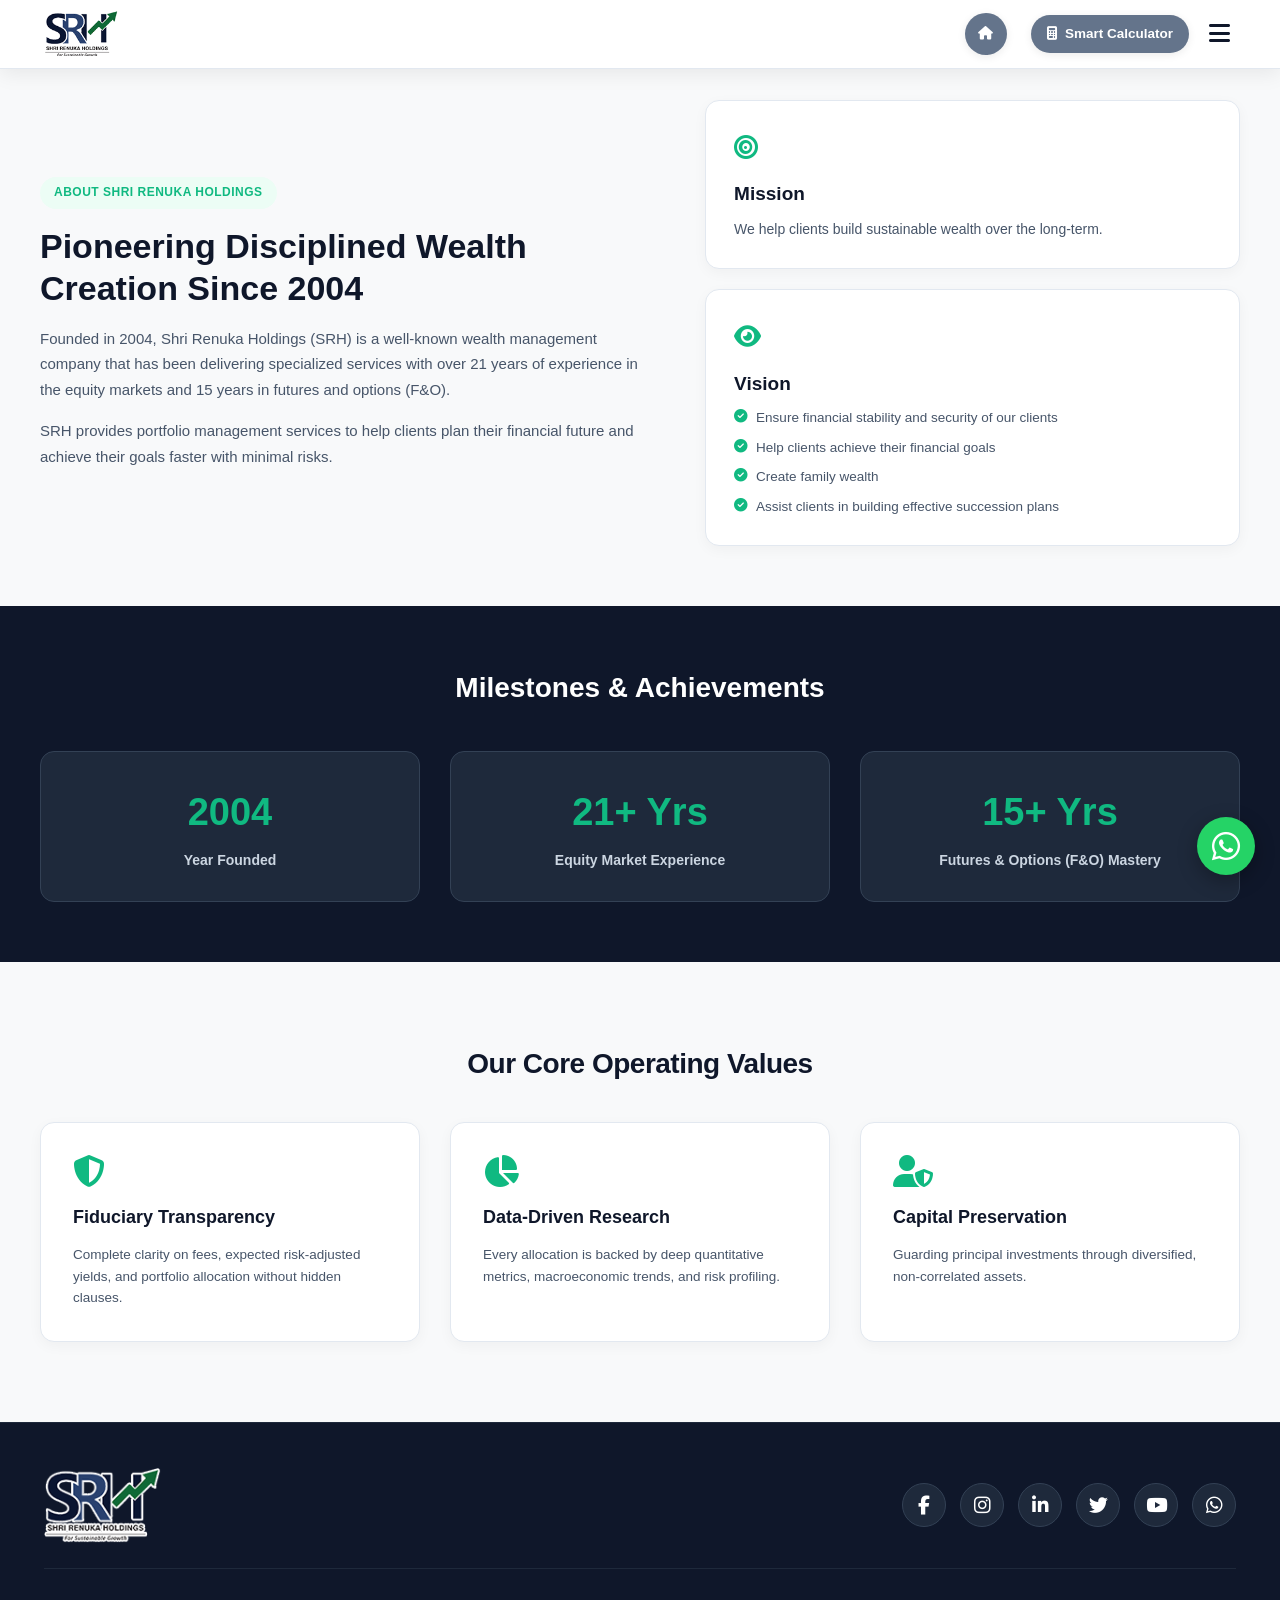
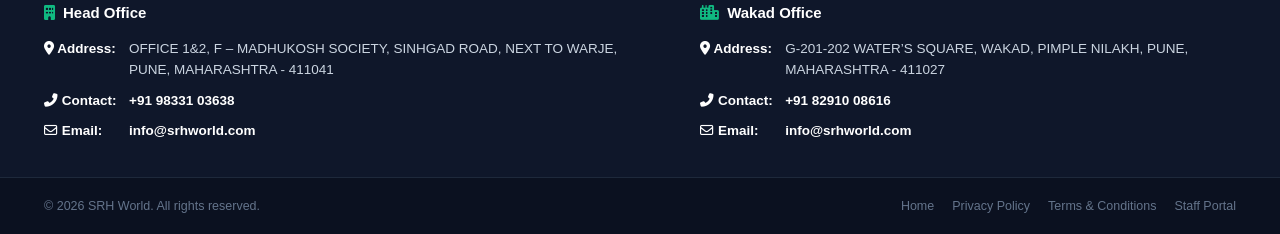
==== commit 0116903d: "Update about.html" ====
--- a/about.html
+++ b/about.html
@@ -179,7 +179,7 @@
                     <a href="https://www.linkedin.com/company/srh-world/" target="_blank" rel="noopener noreferrer" aria-label="LinkedIn" class="social-icon social-li"><i class="fab fa-linkedin-in"></i></a>
                     <a href="https://twitter.com/srhworldpune" target="_blank" rel="noopener noreferrer" aria-label="Twitter" class="social-icon social-twitter"><i class="fab fa-twitter"></i></a>
                     <a href="https://youtube.com" target="_blank" rel="noopener noreferrer" aria-label="YouTube" class="social-icon social-yt"><i class="fab fa-youtube"></i></a>
-                    <a href="https://wa.me/918484914844" target="_blank" rel="noopener noreferrer" aria-label="WhatsApp" class="social-icon social-wa"><i class="fab fa-whatsapp"></i></a>
+                    <a href="https://wa.me/919833103638" target="_blank" rel="noopener noreferrer" aria-label="WhatsApp" class="social-icon social-wa"><i class="fab fa-whatsapp"></i></a>
                 </div>
             </div>
 
@@ -192,7 +192,7 @@
                     </div>
                     <div class="footer-info-item">
                         <span class="footer-label"><i class="fas fa-phone-alt"></i> <strong>Contact:</strong></span>
-                        <p><a href="tel:8484914844">+91 84849 14844</a></p>
+                        <p><a href="tel:9833103638">+91 98331 03638</a></p>
                     </div>
                     <div class="footer-info-item">
                         <span class="footer-label"><i class="far fa-envelope"></i> <strong>Email:</strong></span>
@@ -232,7 +232,7 @@
     </footer>
 
     <!-- Floating WhatsApp Button -->
-    <a href="https://wa.me/918484914844" class="whatsapp-float" id="whatsapp-btn" target="_blank" rel="noopener noreferrer" aria-label="Chat on WhatsApp">
+    <a href="https://wa.me/919833103638" class="whatsapp-float" id="whatsapp-btn" target="_blank" rel="noopener noreferrer" aria-label="Chat on WhatsApp">
         <i class="fab fa-whatsapp"></i>
     </a>
 
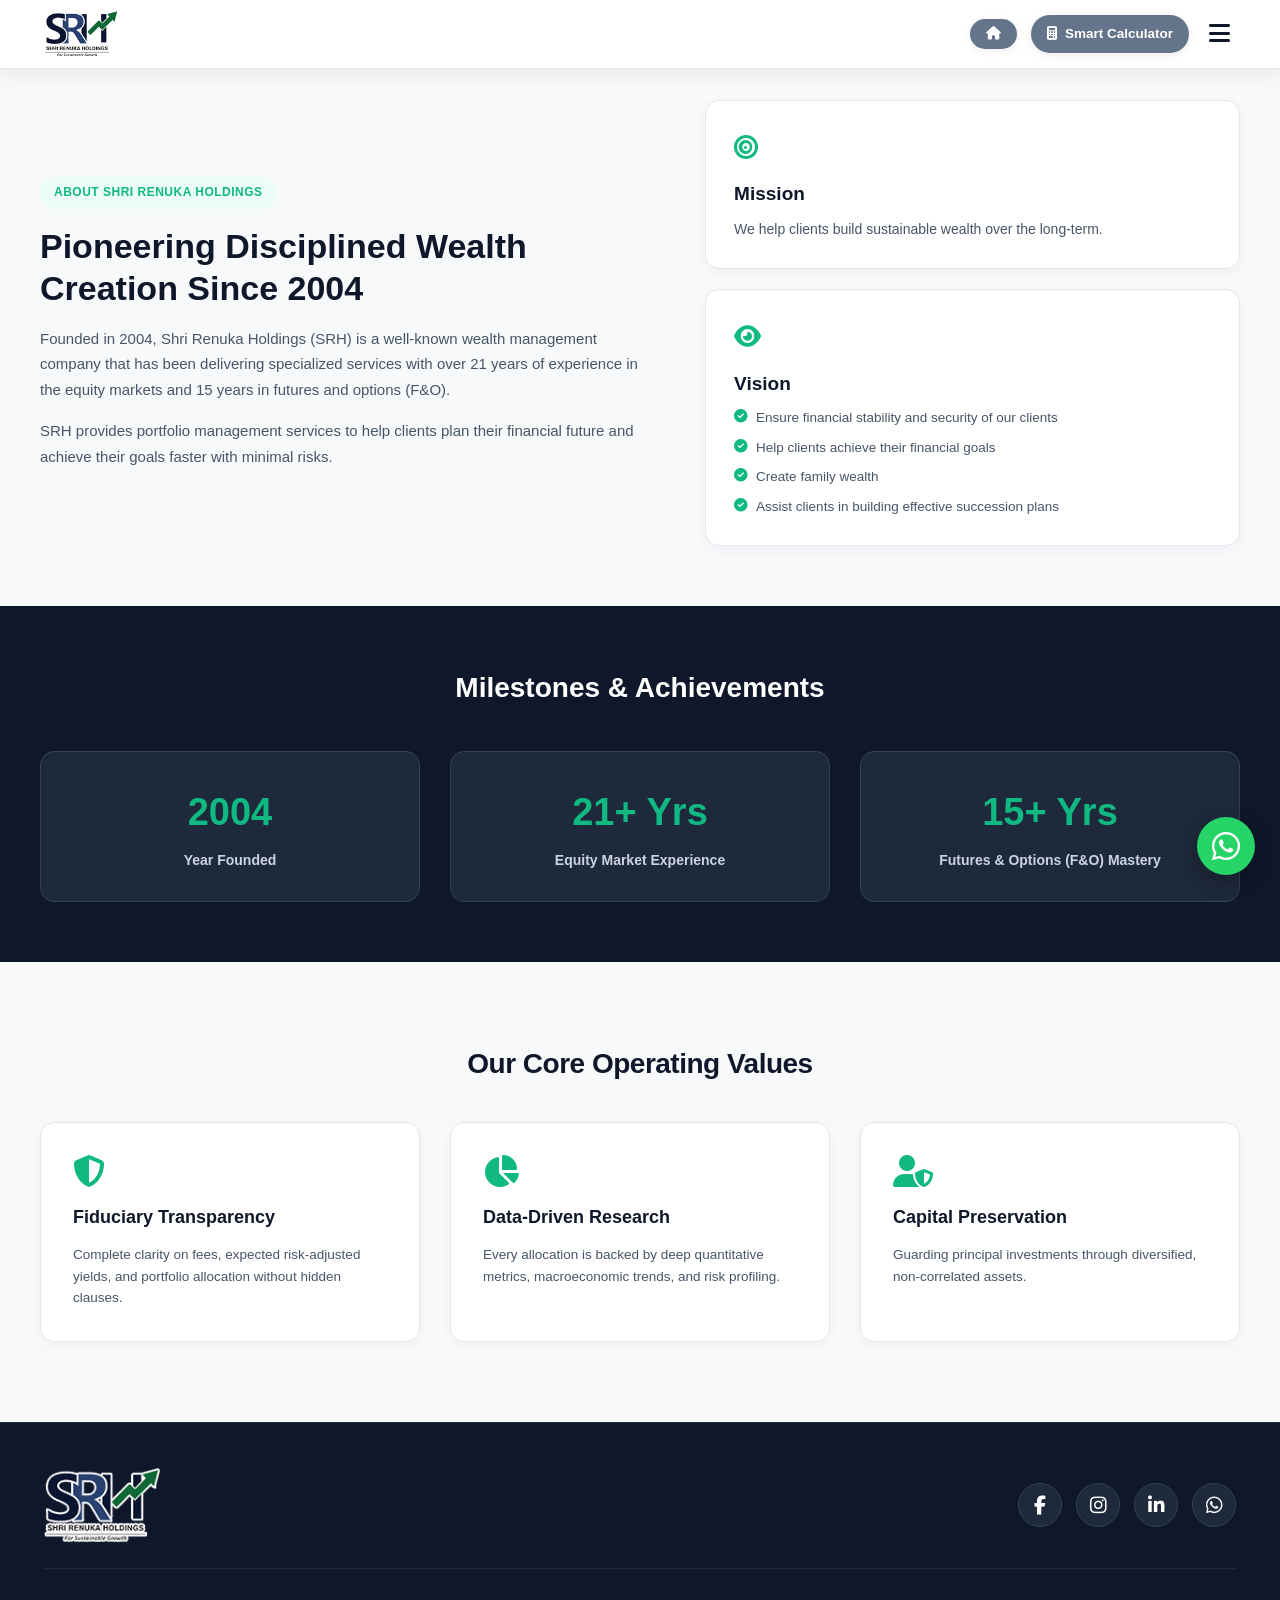
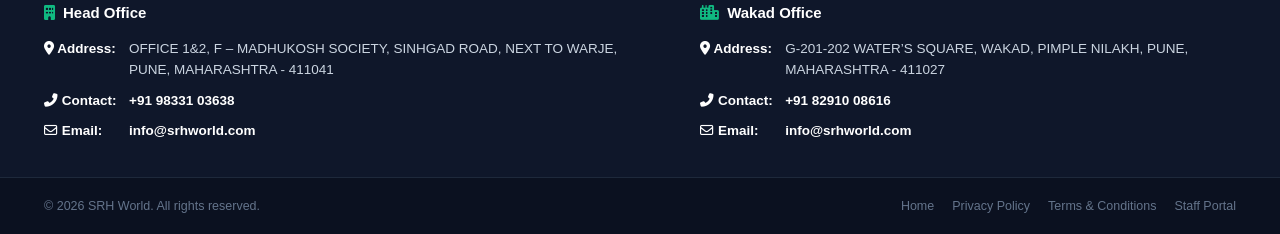
==== commit 31316426: "Update about.html" ====
--- a/about.html
+++ b/about.html
@@ -23,8 +23,8 @@
                 </div>
                 <div class="header-right-actions">
                     <!-- Circular Home Button -->
-                    <a href="./index.html" class="header-calc-pill" aria-label="Home" title="Back to Home Page" style="width: 42px; height: 42px; padding: 0; display: inline-flex; align-items: center; justify-content: center; border-radius: 50%; margin-right: 10px;">
-                        <i class="fas fa-home" style="margin: 0;"></i>
+                    <a href="./index.html" class="header-calc-pill header-home-btn" aria-label="Home" title="Back to Home Page">
+                        <i class="fas fa-home"></i>
                     </a>
                     <a href="./sip-calculator.html" class="header-calc-pill" aria-label="Smart Calculator" title="Smart Financial Calculator">
                         <i class="fas fa-calculator"></i><span class="calc-btn-text">Smart Calculator</span>
@@ -62,13 +62,13 @@
                                 <li><a href="./services.html#technical"><i class="fas fa-bolt dropdown-icon"></i> Technical Stock Analysis</a></li>
                                 <li><a href="./services.html#fundamental"><i class="fas fa-magnifying-glass-chart dropdown-icon"></i> Fundamental Stock Analysis</a></li>
                                 <li><a href="./services.html#derivative"><i class="fas fa-arrow-trend-up dropdown-icon"></i> Derivative Analysis</a></li>
-                                <li><a href="./contact.html"><i class="fas fa-handshake dropdown-icon"></i> Block Deal</a></li>
                             </ul>
                         </li>
                         <li class="nav-item has-horizontal-dropdown">
                             <a href="./sme.html" class="nav-link">Other Business <i class="fas fa-chevron-down mobile-arrow"></i></a>
                             <ul class="horizontal-dropdown">
-                                <li><a href="./sme.html#loans"><i class="fas fa-landmark dropdown-icon"></i> Loans & Credit Procurement</a></li>
+                                <li><a href="./sme.html#business-loans"><i class="fas fa-store dropdown-icon"></i> Business Loans</a></li>
+                                <li><a href="./sme.html#loans"><i class="fas fa-landmark dropdown-icon"></i> Loans</a></li>
                                 <li><a href="./sme.html#msme"><i class="fas fa-industry dropdown-icon"></i> MSME & SME Loans</a></li>
                                 <li><a href="./sme.html#reengineering"><i class="fas fa-gears dropdown-icon"></i> Business & Financial Engineering</a></li>
                                 <li><a href="./sme.html#real-estate"><i class="fas fa-city dropdown-icon"></i> Real Estate Advisory</a></li>
@@ -174,11 +174,9 @@
                     <img src="footer_logo.png" alt="SRH World" class="footer-main-logo" onerror="this.src='Logo_SRH_World.png'">
                 </div>
                 <div class="footer-social-icons">
-                    <a href="https://www.facebook.com/checkpoint/1501092823525282/?next=https%3A%2F%2Fwww.facebook.com%2Fprofile.php%3Fid%3D100094474942979" target="_blank" rel="noopener noreferrer" aria-label="Facebook" class="social-icon social-fb"><i class="fab fa-facebook-f"></i></a>
+                    <a href="https://www.facebook.com/srhworldpune/" target="_blank" rel="noopener noreferrer" aria-label="Facebook" class="social-icon social-fb"><i class="fab fa-facebook-f"></i></a>
                     <a href="https://www.instagram.com/srh.world" target="_blank" rel="noopener noreferrer" aria-label="Instagram" class="social-icon social-insta"><i class="fab fa-instagram"></i></a>
                     <a href="https://www.linkedin.com/company/srh-world/" target="_blank" rel="noopener noreferrer" aria-label="LinkedIn" class="social-icon social-li"><i class="fab fa-linkedin-in"></i></a>
-                    <a href="https://twitter.com/srhworldpune" target="_blank" rel="noopener noreferrer" aria-label="Twitter" class="social-icon social-twitter"><i class="fab fa-twitter"></i></a>
-                    <a href="https://youtube.com" target="_blank" rel="noopener noreferrer" aria-label="YouTube" class="social-icon social-yt"><i class="fab fa-youtube"></i></a>
                     <a href="https://wa.me/919833103638" target="_blank" rel="noopener noreferrer" aria-label="WhatsApp" class="social-icon social-wa"><i class="fab fa-whatsapp"></i></a>
                 </div>
             </div>
